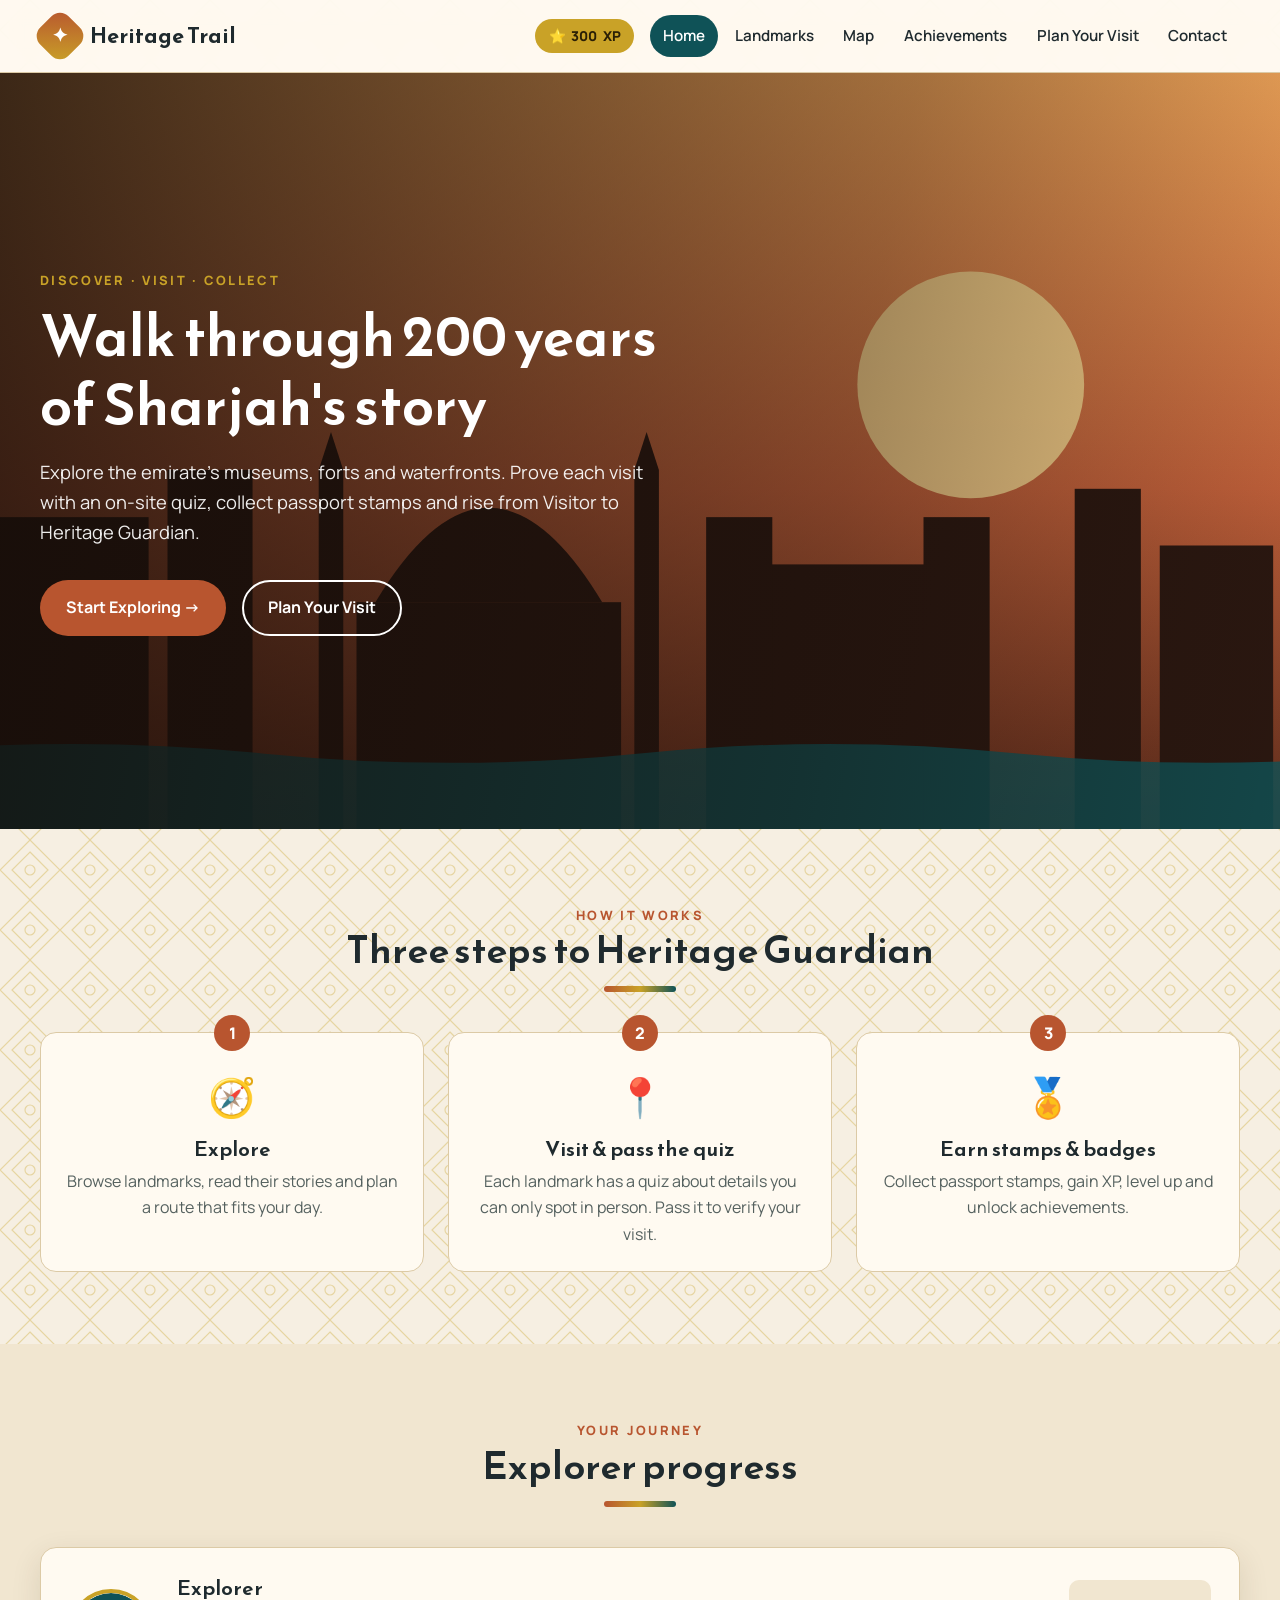
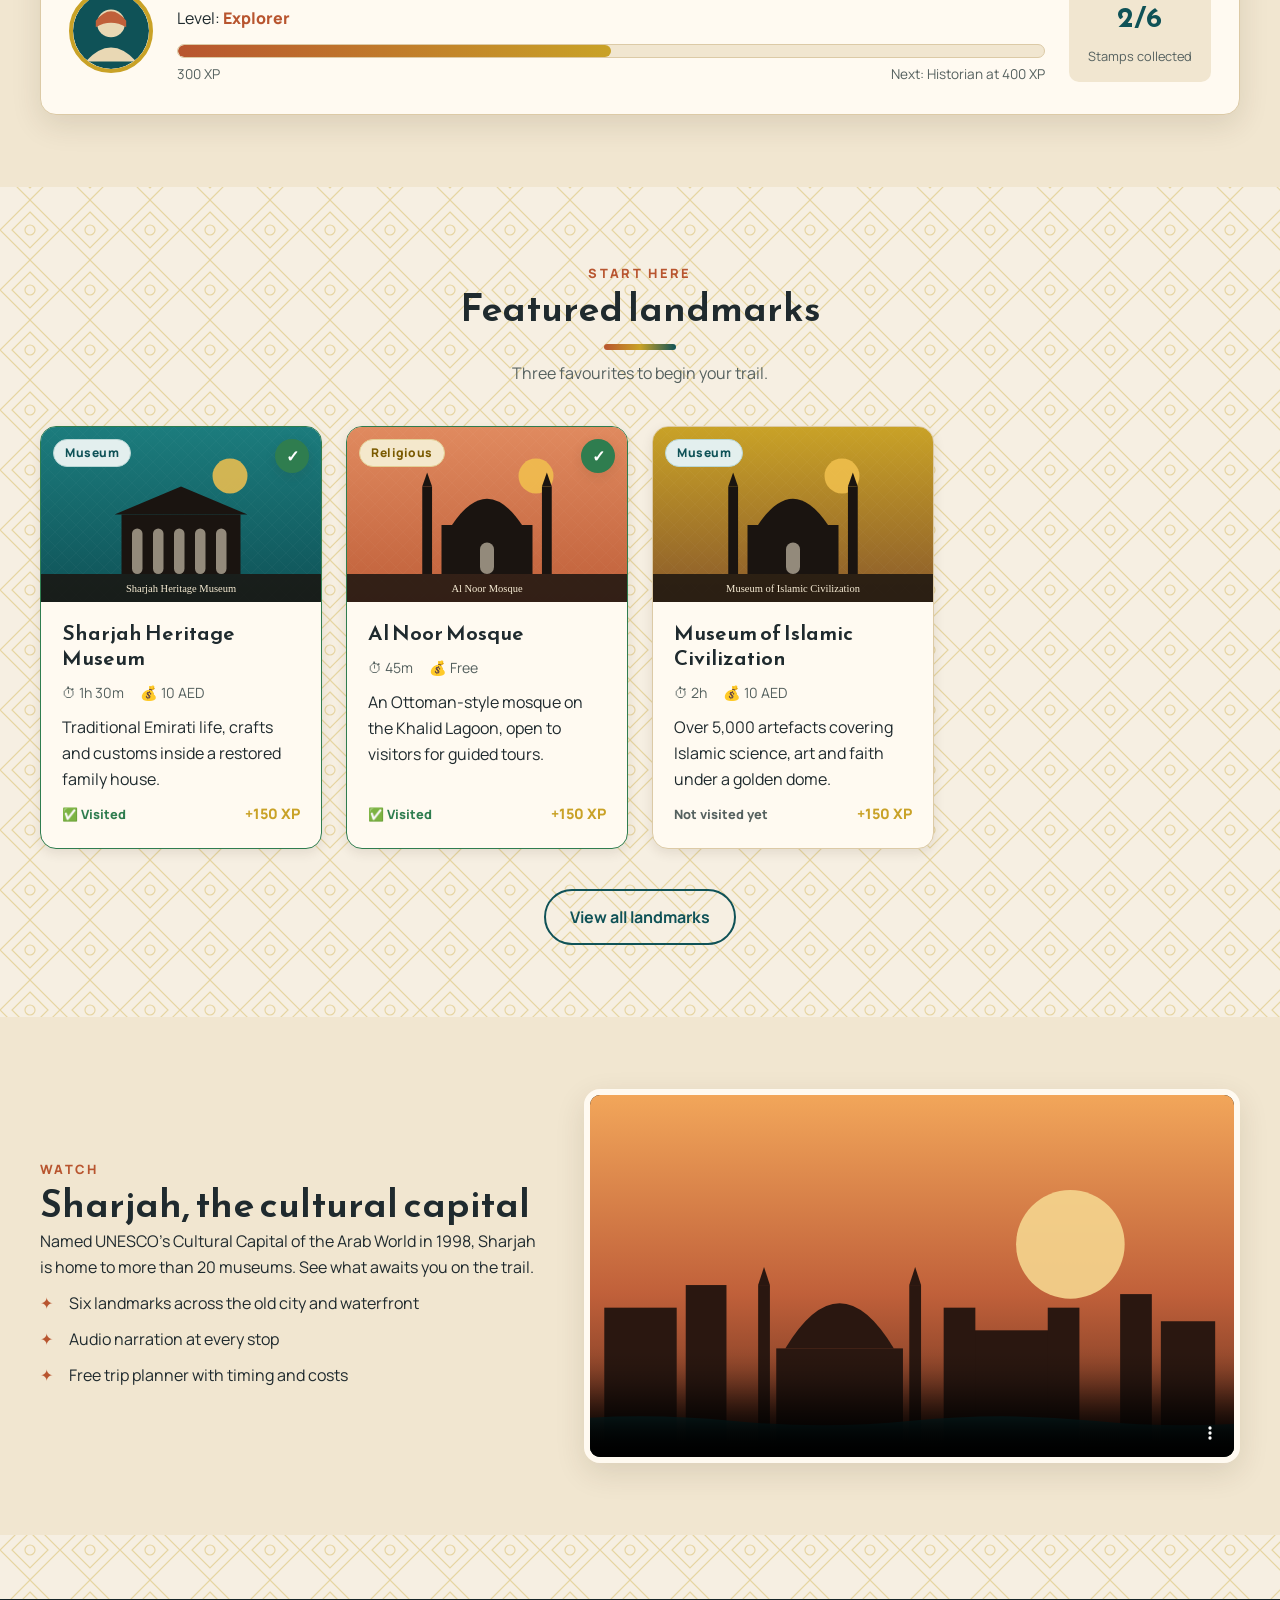
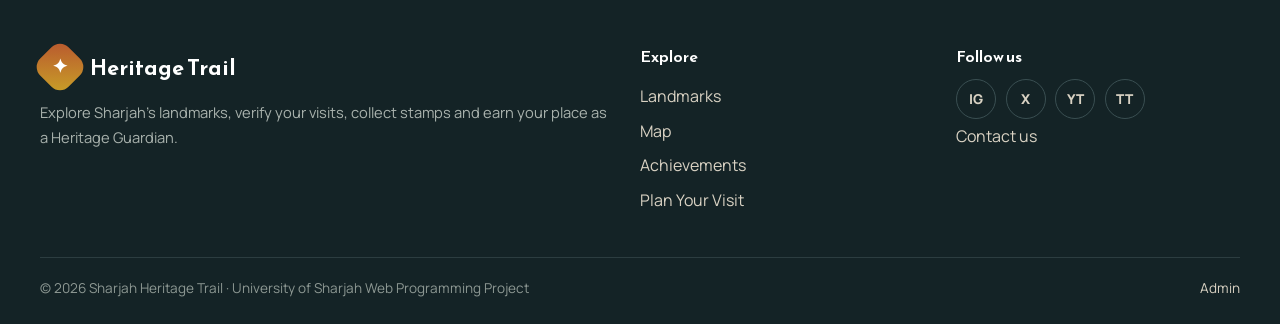
==== index.html @ d17e9ce7 "Phase 1: HTML and CSS for all pages" ====
<!DOCTYPE html>
<html lang="en">
<head>
  <meta charset="UTF-8">
  <meta name="viewport" content="width=device-width, initial-scale=1.0">
  <meta name="description" content="Explore Sharjah's heritage landmarks, verify your visits and earn stamps and badges.">
  <title>Home | Sharjah Heritage Trail</title>
  <link rel="preconnect" href="https://fonts.googleapis.com">
  <link rel="preconnect" href="https://fonts.gstatic.com" crossorigin>
  <link href="https://fonts.googleapis.com/css2?family=Manrope:wght@400;500;600;700;800&family=Reem+Kufi:wght@500;600;700&display=swap" rel="stylesheet">
  <link rel="stylesheet" href="css/style.css">
  <link rel="stylesheet" href="css/print.css" media="print">
</head><body>
  <header class="site-header">
    <div class="container header-inner">
      <a href="index.html" class="logo"><span class="logo-mark"><span>✦</span></span>Heritage Trail</a>
      <span class="xp-pill" id="header-xp" title="Your explorer XP">⭐ <span data-xp>300</span> XP</span>
      <input type="checkbox" id="nav-toggle" class="nav-toggle">
      <label for="nav-toggle" class="nav-toggle-label" aria-label="Open menu"><span></span></label>
      <nav class="main-nav" aria-label="Main navigation">
        <ul>
          <li><a href="index.html" class="active" aria-current="page">Home</a></li>
          <li><a href="landmarks.html">Landmarks</a></li>
          <li><a href="map.html">Map</a></li>
          <li><a href="achievements.html">Achievements</a></li>
          <li><a href="plan.html">Plan Your Visit</a></li>
          <li><a href="contact.html">Contact</a></li>
        </ul>
      </nav>
    </div>
  </header>

  <main>
    <section class="hero">
      <div class="container">
        <div class="hero-content">
          <span class="eyebrow">Discover · Visit · Collect</span>
          <h1>Walk through 200 years of Sharjah's story</h1>
          <p>Explore the emirate's museums, forts and waterfronts. Prove each visit with an on-site quiz, collect passport stamps and rise from Visitor to Heritage Guardian.</p>
          <div class="hero-actions">
            <a href="landmarks.html" class="btn btn-primary">Start Exploring →</a>
            <a href="plan.html" class="btn btn-outline">Plan Your Visit</a>
          </div>
        </div>
      </div>
    </section>

    <section class="section">
      <div class="container">
        <div class="section-head">
          <span class="eyebrow">How it works</span>
          <h2>Three steps to Heritage Guardian</h2>
        </div>
        <ol class="steps">
          <li class="step">
            <div class="step-icon" aria-hidden="true">🧭</div>
            <h3>Explore</h3>
            <p>Browse landmarks, read their stories and plan a route that fits your day.</p>
          </li>
          <li class="step">
            <div class="step-icon" aria-hidden="true">📍</div>
            <h3>Visit &amp; pass the quiz</h3>
            <p>Each landmark has a quiz about details you can only spot in person. Pass it to verify your visit.</p>
          </li>
          <li class="step">
            <div class="step-icon" aria-hidden="true">🏅</div>
            <h3>Earn stamps &amp; badges</h3>
            <p>Collect passport stamps, gain XP, level up and unlock achievements.</p>
          </li>
        </ol>
      </div>
    </section>

    <section class="section section-alt">
      <div class="container">
        <div class="section-head">
          <span class="eyebrow">Your journey</span>
          <h2>Explorer progress</h2>
        </div>
        <article class="progress-card" id="progress-card">
          <img src="img/avatar.svg" alt="Explorer avatar" class="avatar">
          <div class="progress-info">
            <h3 data-explorer-name>Explorer</h3>
            <p>Level: <span class="level-name" data-level>Explorer</span></p>
            <div class="xp-bar" role="progressbar" aria-valuemin="0" aria-valuemax="100" aria-valuenow="50"><div class="xp-bar-fill" style="--progress: 50%"></div></div>
            <div class="xp-meta"><span><span data-xp>300</span> XP</span><span>Next: <span data-next-level>Historian</span> at <span data-next-xp>400</span> XP</span></div>
          </div>
          <div class="stat-box">
            <strong data-stamps>2/6</strong>
            <span>Stamps collected</span>
          </div>
        </article>
      </div>
    </section>

    <section class="section">
      <div class="container">
        <div class="section-head">
          <span class="eyebrow">Start here</span>
          <h2>Featured landmarks</h2>
          <p>Three favourites to begin your trail.</p>
        </div>
        <div class="card-grid" id="featured-grid">
          <article class="landmark-card visited" data-landmark-id="heritage-museum" data-category="Museum">
            <div class="card-media">
              <span class="tag" data-category="Museum">Museum</span>
              <img src="img/heritage-museum-1.svg" alt="Sharjah Heritage Museum" loading="lazy">
            </div>
            <div class="card-body">
              <h3><a href="landmark.html?id=heritage-museum">Sharjah Heritage Museum</a></h3>
              <p class="card-meta"><span>⏱ 1h 30m</span><span>💰 10 AED</span></p>
              <p>Traditional Emirati life, crafts and customs inside a restored family house.</p>
              <div class="card-footer">
                <span class="status visited">✅ Visited</span>
                <span class="card-xp">+150 XP</span>
              </div>
            </div>
          </article>
          <article class="landmark-card visited" data-landmark-id="al-noor" data-category="Religious">
            <div class="card-media">
              <span class="tag" data-category="Religious">Religious</span>
              <img src="img/al-noor-1.svg" alt="Al Noor Mosque" loading="lazy">
            </div>
            <div class="card-body">
              <h3><a href="landmark.html?id=al-noor">Al Noor Mosque</a></h3>
              <p class="card-meta"><span>⏱ 45m</span><span>💰 Free</span></p>
              <p>An Ottoman-style mosque on the Khalid Lagoon, open to visitors for guided tours.</p>
              <div class="card-footer">
                <span class="status visited">✅ Visited</span>
                <span class="card-xp">+150 XP</span>
              </div>
            </div>
          </article>
          <article class="landmark-card" data-landmark-id="islamic-civilization" data-category="Museum">
            <div class="card-media">
              <span class="tag" data-category="Museum">Museum</span>
              <img src="img/islamic-civilization-1.svg" alt="Museum of Islamic Civilization" loading="lazy">
            </div>
            <div class="card-body">
              <h3><a href="landmark.html?id=islamic-civilization">Museum of Islamic Civilization</a></h3>
              <p class="card-meta"><span>⏱ 2h</span><span>💰 10 AED</span></p>
              <p>Over 5,000 artefacts covering Islamic science, art and faith under a golden dome.</p>
              <div class="card-footer">
                <span class="status">Not visited yet</span>
                <span class="card-xp">+150 XP</span>
              </div>
            </div>
          </article>
        </div>
        <div class="section-actions"><a href="landmarks.html" class="btn btn-outline">View all landmarks</a></div>
      </div>
    </section>

    <section class="section section-alt">
      <div class="container video-block">
        <div>
          <span class="eyebrow">Watch</span>
          <h2>Sharjah, the cultural capital</h2>
          <p>Named UNESCO's Cultural Capital of the Arab World in 1998, Sharjah is home to more than 20 museums. See what awaits you on the trail.</p>
          <ul class="check-list">
            <li>Six landmarks across the old city and waterfront</li>
            <li>Audio narration at every stop</li>
            <li>Free trip planner with timing and costs</li>
          </ul>
        </div>
        <div class="video-frame">
          <video controls preload="none" poster="img/hero.svg">
            <source src="media/promo.mp4" type="video/mp4">
            Your browser does not support the video tag.
          </video>
        </div>
      </div>
    </section>
  </main>

  <footer class="site-footer">
    <div class="container">
      <div class="footer-grid">
        <div>
          <a href="index.html" class="logo"><span class="logo-mark"><span>✦</span></span>Heritage Trail</a>
          <p>Explore Sharjah's landmarks, verify your visits, collect stamps and earn your place as a Heritage Guardian.</p>
        </div>
        <div>
          <h4>Explore</h4>
          <ul class="footer-links">
            <li><a href="landmarks.html">Landmarks</a></li>
            <li><a href="map.html">Map</a></li>
            <li><a href="achievements.html">Achievements</a></li>
            <li><a href="plan.html">Plan Your Visit</a></li>
          </ul>
        </div>
        <div>
          <h4>Follow us</h4>
          <div class="social">
            <a href="https://www.instagram.com" aria-label="Instagram" target="_blank" rel="noopener">IG</a>
            <a href="https://x.com" aria-label="X" target="_blank" rel="noopener">X</a>
            <a href="https://www.youtube.com" aria-label="YouTube" target="_blank" rel="noopener">YT</a>
            <a href="https://www.tiktok.com" aria-label="TikTok" target="_blank" rel="noopener">TT</a>
          </div>
          <ul class="footer-links">
            <li><a href="contact.html">Contact us</a></li>
          </ul>
        </div>
      </div>
      <div class="footer-bottom">
        <span>&copy; 2026 Sharjah Heritage Trail &middot; University of Sharjah Web Programming Project</span>
        <a href="admin.html">Admin</a>
      </div>
    </div>
  </footer>

  <div class="toast-container" id="toasts" aria-live="polite"></div>
</body>
</html>
---- css/style.css ----
:root {
  --sand: #f6efe2;
  --sand-deep: #e9d8b4;
  --surface: #fffaf1;
  --surface-alt: #f1e6d0;
  --ink: #1f2a2e;
  --ink-soft: #55615f;
  --teal: #0f5257;
  --teal-light: #1c7c7d;
  --terracotta: #b8552f;
  --terracotta-light: #e08a5f;
  --gold: #c9a227;
  --success: #2f7d4f;
  --danger: #b3261e;
  --warning: #a86b00;
  --border: #dccaa6;
  --shadow: 0 10px 30px rgba(60, 40, 20, 0.12);
  --shadow-sm: 0 4px 12px rgba(60, 40, 20, 0.1);
  --radius: 16px;
  --radius-sm: 10px;
  --font-display: "Reem Kufi", Georgia, serif;
  --font-body: "Manrope", "Segoe UI", sans-serif;
  --max: 1200px;
  --header-h: 72px;
}

@media (prefers-color-scheme: dark) {
  :root {
    --sand: #14191b;
    --sand-deep: #2a2620;
    --surface: #1d2427;
    --surface-alt: #252e31;
    --ink: #f1e9da;
    --ink-soft: #b5ada0;
    --teal: #5bb8b4;
    --teal-light: #7fd0cc;
    --terracotta: #e8875e;
    --terracotta-light: #f2a582;
    --gold: #e2bf4f;
    --success: #6cc08f;
    --danger: #ff8a80;
    --warning: #f0b84a;
    --border: #3a4447;
    --shadow: 0 10px 30px rgba(0, 0, 0, 0.45);
    --shadow-sm: 0 4px 12px rgba(0, 0, 0, 0.35);
  }
}

*,
*::before,
*::after {
  box-sizing: border-box;
  margin: 0;
  padding: 0;
}

html {
  scroll-behavior: smooth;
  scroll-padding-top: calc(var(--header-h) + 16px);
}

body {
  font-family: var(--font-body);
  font-size: 1rem;
  line-height: 1.65;
  color: var(--ink);
  background-color: var(--sand);
  background-image: url("../img/pattern.svg");
  background-size: 60px;
  min-height: 100vh;
  display: flex;
  flex-direction: column;
}

main {
  flex: 1;
}

img,
video,
iframe,
svg {
  display: block;
  max-width: 100%;
}

a {
  color: var(--teal);
  text-decoration-thickness: 2px;
  text-underline-offset: 3px;
}

a:hover {
  color: var(--terracotta);
}

:focus-visible {
  outline: 3px solid var(--gold);
  outline-offset: 3px;
}

::selection {
  background: var(--gold);
  color: #1f2a2e;
}

h1,
h2,
h3,
h4 {
  font-family: var(--font-display);
  line-height: 1.2;
  font-weight: 600;
}

h1 {
  font-size: clamp(2.2rem, 5vw, 3.6rem);
}

h2 {
  font-size: clamp(1.7rem, 3.5vw, 2.4rem);
}

h3 {
  font-size: 1.3rem;
}

ul,
ol {
  list-style: none;
}

.container {
  width: min(100% - 2rem, var(--max));
  margin-inline: auto;
}

.section {
  padding: 4.5rem 0;
}

.section-alt {
  background: var(--surface-alt);
}

.section-head {
  text-align: center;
  margin-bottom: 2.5rem;
}

.section-head p {
  color: var(--ink-soft);
  max-width: 60ch;
  margin: 0.6rem auto 0;
}

.section-head h2::after,
.page-hero h1::after {
  content: "";
  display: block;
  width: 72px;
  height: 6px;
  margin: 0.8rem auto 0;
  background: linear-gradient(90deg, var(--terracotta), var(--gold), var(--teal));
  border-radius: 3px;
}

.eyebrow {
  display: inline-block;
  font-size: 0.8rem;
  font-weight: 800;
  letter-spacing: 0.18em;
  text-transform: uppercase;
  color: var(--terracotta);
}

.hidden {
  display: none !important;
}

.visually-hidden {
  position: absolute;
  width: 1px;
  height: 1px;
  overflow: hidden;
  clip: rect(0 0 0 0);
  white-space: nowrap;
}

/* Header */

.site-header {
  position: sticky;
  top: 0;
  z-index: 100;
  background: color-mix(in srgb, var(--surface) 92%, transparent);
  backdrop-filter: blur(10px);
  border-bottom: 1px solid var(--border);
}

.header-inner {
  height: var(--header-h);
  display: flex;
  align-items: center;
  justify-content: space-between;
  gap: 1rem;
}

.logo {
  display: flex;
  align-items: center;
  gap: 0.6rem;
  font-family: var(--font-display);
  font-size: 1.35rem;
  font-weight: 700;
  color: var(--ink);
  text-decoration: none;
}

.logo-mark {
  width: 40px;
  height: 40px;
  display: grid;
  place-items: center;
  border-radius: 12px;
  background: linear-gradient(135deg, var(--terracotta), var(--gold));
  color: #fff;
  font-size: 1.2rem;
  transform: rotate(45deg);
}

.logo-mark span {
  transform: rotate(-45deg);
}

.logo:hover {
  color: var(--ink);
}

.main-nav ul {
  display: flex;
  align-items: center;
  gap: 0.25rem;
}

.main-nav a {
  display: block;
  padding: 0.5rem 0.8rem;
  border-radius: 999px;
  color: var(--ink);
  font-weight: 600;
  font-size: 0.95rem;
  text-decoration: none;
  transition: background-color 0.2s, color 0.2s;
}

.main-nav a:hover {
  background: var(--surface-alt);
  color: var(--terracotta);
}

.main-nav a.active,
.main-nav a[aria-current="page"] {
  background: var(--teal);
  color: #fff;
}

.header-inner .xp-pill {
  margin-left: auto;
}

.xp-pill {
  display: inline-flex;
  align-items: center;
  gap: 0.35rem;
  padding: 0.35rem 0.85rem;
  border-radius: 999px;
  background: var(--gold);
  color: #2a1f05;
  font-weight: 800;
  font-size: 0.85rem;
  white-space: nowrap;
}

.nav-toggle {
  display: none;
}

.nav-toggle-label {
  display: none;
  cursor: pointer;
  width: 44px;
  height: 44px;
  border-radius: var(--radius-sm);
  place-items: center;
}

.nav-toggle-label span,
.nav-toggle-label span::before,
.nav-toggle-label span::after {
  display: block;
  width: 24px;
  height: 3px;
  background: var(--ink);
  border-radius: 2px;
  position: relative;
  transition: transform 0.3s, background-color 0.3s;
}

.nav-toggle-label span::before,
.nav-toggle-label span::after {
  content: "";
  position: absolute;
}

.nav-toggle-label span::before {
  top: -8px;
}

.nav-toggle-label span::after {
  top: 8px;
}

/* Buttons */

.btn {
  display: inline-flex;
  align-items: center;
  justify-content: center;
  gap: 0.5rem;
  padding: 0.8rem 1.5rem;
  border: 2px solid transparent;
  border-radius: 999px;
  font-family: inherit;
  font-size: 1rem;
  font-weight: 700;
  text-decoration: none;
  cursor: pointer;
  transition: transform 0.2s, box-shadow 0.2s, background-color 0.2s, color 0.2s;
}

.btn:hover {
  transform: translateY(-2px);
  box-shadow: var(--shadow-sm);
}

.btn:active {
  transform: translateY(0);
}

.btn:disabled,
.btn[aria-disabled="true"] {
  opacity: 0.5;
  cursor: not-allowed;
  transform: none;
  box-shadow: none;
}

.btn-primary {
  background: var(--terracotta);
  color: #fff;
}

.btn-primary:hover {
  background: var(--terracotta-light);
  color: #fff;
}

.btn-teal {
  background: var(--teal);
  color: #fff;
}

.btn-teal:hover {
  background: var(--teal-light);
  color: #fff;
}

.btn-outline {
  background: transparent;
  border-color: currentColor;
  color: var(--teal);
}

.btn-outline:hover {
  background: var(--teal);
  border-color: var(--teal);
  color: #fff;
}

.btn-danger {
  background: transparent;
  border-color: var(--danger);
  color: var(--danger);
}

.btn-danger:hover {
  background: var(--danger);
  color: #fff;
}

.btn-sm {
  padding: 0.4rem 0.9rem;
  font-size: 0.85rem;
}

.btn-block {
  width: 100%;
}

/* Hero */

.hero {
  position: relative;
  min-height: calc(92vh - var(--header-h));
  display: grid;
  align-items: center;
  color: #fff;
  background: linear-gradient(100deg, rgba(20, 12, 8, 0.82) 0%, rgba(20, 12, 8, 0.35) 65%, transparent), url("../img/hero.svg") center / cover no-repeat;
  overflow: hidden;
}

.hero-content {
  max-width: 640px;
  padding: 4rem 0;
  animation: rise 0.9s ease-out both;
}

.hero .eyebrow {
  color: var(--gold);
}

.hero h1 {
  margin: 0.6rem 0 1rem;
}

.hero p {
  font-size: 1.15rem;
  opacity: 0.92;
  margin-bottom: 2rem;
}

.hero-actions {
  display: flex;
  flex-wrap: wrap;
  gap: 1rem;
}

.hero .btn-outline {
  color: #fff;
}

.hero .btn-outline:hover {
  background: #fff;
  border-color: #fff;
  color: var(--ink);
}

.page-hero {
  padding: 3.5rem 0 3rem;
  text-align: center;
  background: linear-gradient(180deg, var(--surface-alt), transparent);
}

.page-hero p {
  color: var(--ink-soft);
  max-width: 62ch;
  margin: 0.9rem auto 0;
}

@keyframes rise {
  from {
    opacity: 0;
    transform: translateY(24px);
  }
  to {
    opacity: 1;
    transform: translateY(0);
  }
}

/* How it works */

.steps {
  display: grid;
  grid-template-columns: repeat(3, 1fr);
  gap: 1.5rem;
  counter-reset: step;
}

.step {
  position: relative;
  padding: 2rem 1.5rem 1.5rem;
  background: var(--surface);
  border: 1px solid var(--border);
  border-radius: var(--radius);
  text-align: center;
  counter-increment: step;
}

.step::before {
  content: counter(step);
  position: absolute;
  top: -18px;
  left: 50%;
  transform: translateX(-50%);
  width: 36px;
  height: 36px;
  display: grid;
  place-items: center;
  border-radius: 50%;
  background: var(--terracotta);
  color: #fff;
  font-weight: 800;
}

.step-icon {
  font-size: 2.4rem;
  margin-bottom: 0.5rem;
}

.step p {
  color: var(--ink-soft);
  margin-top: 0.4rem;
}

/* Explorer progress card */

.progress-card {
  display: grid;
  grid-template-columns: auto 1fr auto;
  align-items: center;
  gap: 1.5rem;
  padding: 1.75rem;
  background: var(--surface);
  border: 1px solid var(--border);
  border-radius: var(--radius);
  box-shadow: var(--shadow);
}

.avatar {
  width: 84px;
  height: 84px;
  border-radius: 50%;
  border: 4px solid var(--gold);
}

.progress-info h3 {
  margin-bottom: 0.2rem;
}

.level-name {
  color: var(--terracotta);
  font-weight: 800;
}

.xp-bar {
  height: 14px;
  margin: 0.8rem 0 0.35rem;
  background: var(--surface-alt);
  border-radius: 999px;
  overflow: hidden;
  border: 1px solid var(--border);
}

.xp-bar-fill {
  height: 100%;
  width: var(--progress, 0%);
  background: linear-gradient(90deg, var(--terracotta), var(--gold));
  border-radius: inherit;
  transition: width 0.8s ease;
}

.xp-meta {
  display: flex;
  justify-content: space-between;
  font-size: 0.85rem;
  color: var(--ink-soft);
}

.stat-box {
  text-align: center;
  padding: 0.9rem 1.2rem;
  border-radius: var(--radius-sm);
  background: var(--surface-alt);
}

.stat-box strong {
  display: block;
  font-family: var(--font-display);
  font-size: 1.8rem;
  color: var(--teal);
}

.stat-box span {
  font-size: 0.8rem;
  color: var(--ink-soft);
}

/* Cards */

.card-grid {
  display: grid;
  grid-template-columns: repeat(auto-fill, minmax(280px, 1fr));
  gap: 1.5rem;
}

.landmark-card {
  position: relative;
  display: flex;
  flex-direction: column;
  background: var(--surface);
  border: 1px solid var(--border);
  border-radius: var(--radius);
  overflow: hidden;
  box-shadow: var(--shadow-sm);
  transition: transform 0.3s, box-shadow 0.3s;
}

.landmark-card:hover {
  transform: translateY(-6px);
  box-shadow: var(--shadow);
}

.landmark-card .card-media {
  aspect-ratio: 8 / 5;
  overflow: hidden;
}

.landmark-card .card-media img {
  width: 100%;
  height: 100%;
  object-fit: cover;
  transition: transform 0.5s;
}

.landmark-card:hover .card-media img {
  transform: scale(1.06);
}

.card-body {
  flex: 1;
  display: flex;
  flex-direction: column;
  gap: 0.6rem;
  padding: 1.2rem 1.3rem 1.4rem;
}

.card-body h3 a {
  color: var(--ink);
  text-decoration: none;
}

.card-body h3 a::after {
  content: "";
  position: absolute;
  inset: 0;
}

.card-body h3 a:hover {
  color: var(--terracotta);
}

.card-meta {
  display: flex;
  flex-wrap: wrap;
  gap: 0.4rem 1rem;
  font-size: 0.88rem;
  color: var(--ink-soft);
}

.card-footer {
  margin-top: auto;
  display: flex;
  align-items: center;
  justify-content: space-between;
  gap: 0.5rem;
}

.card-xp {
  font-weight: 800;
  color: var(--gold);
  font-size: 0.9rem;
}

.tag {
  display: inline-block;
  padding: 0.2rem 0.7rem;
  border-radius: 999px;
  font-size: 0.75rem;
  font-weight: 800;
  letter-spacing: 0.04em;
  background: var(--surface-alt);
  color: var(--ink-soft);
  border: 1px solid var(--border);
}

.tag[data-category="Museum"] {
  background: #e3efee;
  color: #0f5257;
  border-color: #b9d7d5;
}

.tag[data-category="Religious"] {
  background: #f4e8cc;
  color: #7a5a00;
  border-color: #e3cf96;
}

.tag[data-category="Historic"] {
  background: #f6e1d6;
  color: #8a3a1a;
  border-color: #e8bea8;
}

.tag[data-category="Outdoor"] {
  background: #e2efe5;
  color: #2f6b41;
  border-color: #b9d8c1;
}

.card-media .tag {
  position: absolute;
  top: 12px;
  left: 12px;
  z-index: 1;
}

.status {
  font-size: 0.8rem;
  font-weight: 800;
  color: var(--ink-soft);
}

.status.visited,
.landmark-card.visited .status {
  color: var(--success);
}

.landmark-card.visited {
  border-color: var(--success);
}

.landmark-card.visited::before {
  content: "✓";
  position: absolute;
  top: 12px;
  right: 12px;
  z-index: 1;
  width: 34px;
  height: 34px;
  display: grid;
  place-items: center;
  border-radius: 50%;
  background: var(--success);
  color: #fff;
  font-weight: 800;
  box-shadow: var(--shadow-sm);
}

/* Toolbar: filters and search */

.toolbar {
  display: flex;
  flex-wrap: wrap;
  align-items: center;
  justify-content: space-between;
  gap: 1rem;
  margin-bottom: 2rem;
}

.filter-group {
  display: flex;
  flex-wrap: wrap;
  gap: 0.5rem;
}

.filter-btn {
  padding: 0.5rem 1.1rem;
  border: 1px solid var(--border);
  border-radius: 999px;
  background: var(--surface);
  color: var(--ink);
  font-family: inherit;
  font-weight: 700;
  font-size: 0.9rem;
  cursor: pointer;
  transition: background-color 0.2s, color 0.2s, border-color 0.2s;
}

.filter-btn:hover {
  border-color: var(--teal);
  color: var(--teal);
}

.filter-btn.active {
  background: var(--teal);
  border-color: var(--teal);
  color: #fff;
}

.search-box {
  position: relative;
  flex: 0 1 300px;
}

.search-box::before {
  content: "⌕";
  position: absolute;
  left: 14px;
  top: 50%;
  transform: translateY(-50%);
  font-size: 1.2rem;
  color: var(--ink-soft);
}

.search-box input {
  padding-left: 2.4rem;
  border-radius: 999px;
}

.empty-state {
  padding: 3rem 1rem;
  text-align: center;
  color: var(--ink-soft);
  border: 2px dashed var(--border);
  border-radius: var(--radius);
}

/* Forms */

.form-grid {
  display: grid;
  grid-template-columns: repeat(2, 1fr);
  gap: 1.1rem 1.25rem;
}

.form-grid .full {
  grid-column: 1 / -1;
}

.field {
  display: flex;
  flex-direction: column;
  gap: 0.35rem;
}

label,
.label {
  font-weight: 700;
  font-size: 0.92rem;
}

.required::after {
  content: " *";
  color: var(--danger);
}

input,
select,
textarea {
  width: 100%;
  padding: 0.75rem 0.95rem;
  border: 1.5px solid var(--border);
  border-radius: var(--radius-sm);
  background: var(--surface);
  color: var(--ink);
  font-family: inherit;
  font-size: 1rem;
  transition: border-color 0.2s, box-shadow 0.2s;
}

textarea {
  resize: vertical;
  min-height: 130px;
}

input::placeholder,
textarea::placeholder {
  color: var(--ink-soft);
  opacity: 0.7;
}

input:focus,
select:focus,
textarea:focus {
  outline: none;
  border-color: var(--teal);
  box-shadow: 0 0 0 4px color-mix(in srgb, var(--teal) 20%, transparent);
}

input:user-invalid,
select:user-invalid,
textarea:user-invalid,
.field.error input,
.field.error select,
.field.error textarea {
  border-color: var(--danger);
  background: color-mix(in srgb, var(--danger) 6%, var(--surface));
}

input:user-valid:not([type="radio"]):not([type="checkbox"]):not([type="search"]),
textarea:user-valid,
select:user-valid {
  border-color: var(--success);
}

.field-error {
  display: none;
  font-size: 0.82rem;
  font-weight: 600;
  color: var(--danger);
}

.field-error::before {
  content: "⚠ ";
}

input:user-invalid ~ .field-error,
select:user-invalid ~ .field-error,
textarea:user-invalid ~ .field-error,
.field.error .field-error {
  display: block;
}

.hint {
  font-size: 0.8rem;
  color: var(--ink-soft);
}

fieldset {
  border: 1px solid var(--border);
  border-radius: var(--radius);
  padding: 1.25rem 1.4rem 1.4rem;
  background: var(--surface);
}

legend {
  padding: 0 0.5rem;
  font-family: var(--font-display);
  font-size: 1.1rem;
  font-weight: 600;
}

.checkbox-row {
  display: flex;
  flex-wrap: wrap;
  gap: 0.5rem;
}

.chip-check {
  position: relative;
}

.chip-check input {
  position: absolute;
  opacity: 0;
  width: 1px;
  height: 1px;
}

.chip-check span {
  display: inline-block;
  padding: 0.4rem 0.9rem;
  border: 1.5px solid var(--border);
  border-radius: 999px;
  font-weight: 700;
  font-size: 0.85rem;
  cursor: pointer;
  transition: all 0.2s;
}

.chip-check input:checked + span {
  background: var(--terracotta);
  border-color: var(--terracotta);
  color: #fff;
}

.chip-check input:focus-visible + span {
  outline: 3px solid var(--gold);
  outline-offset: 2px;
}

.alert {
  padding: 1rem 1.2rem;
  border-radius: var(--radius-sm);
  border-left: 5px solid;
  font-weight: 600;
}

.alert-success {
  background: color-mix(in srgb, var(--success) 12%, var(--surface));
  border-color: var(--success);
  color: var(--success);
}

.alert-error {
  background: color-mix(in srgb, var(--danger) 10%, var(--surface));
  border-color: var(--danger);
  color: var(--danger);
}

.alert-warning {
  background: color-mix(in srgb, var(--warning) 12%, var(--surface));
  border-color: var(--warning);
  color: var(--warning);
}

/* Landmark detail */

.breadcrumb {
  display: flex;
  flex-wrap: wrap;
  gap: 0.4rem;
  font-size: 0.88rem;
  color: var(--ink-soft);
  padding-top: 1.5rem;
}

.breadcrumb li + li::before {
  content: "›";
  margin-right: 0.4rem;
}

.detail-header {
  display: flex;
  flex-wrap: wrap;
  align-items: end;
  justify-content: space-between;
  gap: 1rem;
  padding: 1rem 0 1.75rem;
}

.detail-header h1 {
  margin-top: 0.4rem;
}

.gallery {
  display: grid;
  grid-template-columns: 2fr 1fr;
  grid-template-rows: repeat(2, 1fr);
  grid-template-areas:
    "main side1"
    "main side2";
  gap: 1rem;
  height: 460px;
}

.gallery figure {
  position: relative;
  border-radius: var(--radius);
  overflow: hidden;
}

.gallery figure:nth-child(1) {
  grid-area: main;
}

.gallery figure:nth-child(2) {
  grid-area: side1;
}

.gallery figure:nth-child(3) {
  grid-area: side2;
}

.gallery img {
  width: 100%;
  height: 100%;
  object-fit: cover;
  transition: transform 0.5s, filter 0.5s;
}

.gallery figure:hover img {
  transform: scale(1.04);
  filter: saturate(1.2);
}

.gallery figcaption {
  position: absolute;
  inset: auto 0 0 0;
  padding: 0.6rem 0.9rem;
  font-size: 0.85rem;
  color: #fff;
  background: linear-gradient(transparent, rgba(0, 0, 0, 0.7));
}

.detail-layout {
  display: grid;
  grid-template-columns: 1fr 340px;
  gap: 2.5rem;
  padding: 2.5rem 0;
}

.prose p + p {
  margin-top: 1rem;
}

.prose h2 {
  margin: 2rem 0 1rem;
}

.prose h2:first-child {
  margin-top: 0;
}

.float-figure {
  float: right;
  width: 42%;
  margin: 0.3rem 0 1rem 1.5rem;
  border-radius: var(--radius-sm);
  overflow: hidden;
  shape-outside: margin-box;
}

.float-figure figcaption {
  font-size: 0.8rem;
  color: var(--ink-soft);
  padding: 0.4rem 0;
}

.clearfix::after {
  content: "";
  display: table;
  clear: both;
}

.info-panel {
  position: sticky;
  top: calc(var(--header-h) + 1.5rem);
  align-self: start;
  display: flex;
  flex-direction: column;
  gap: 1.25rem;
}

.panel {
  padding: 1.4rem;
  background: var(--surface);
  border: 1px solid var(--border);
  border-radius: var(--radius);
  box-shadow: var(--shadow-sm);
}

.panel h3 {
  margin-bottom: 0.9rem;
}

.info-table {
  width: 100%;
  border-collapse: collapse;
  font-size: 0.92rem;
}

.info-table th,
.info-table td {
  padding: 0.6rem 0.2rem;
  text-align: left;
  vertical-align: top;
  border-bottom: 1px dashed var(--border);
}

.info-table th {
  color: var(--ink-soft);
  font-weight: 700;
  width: 42%;
}

.info-table tr:last-child th,
.info-table tr:last-child td {
  border-bottom: none;
}

audio {
  width: 100%;
}

/* Quiz */

.quiz {
  margin-top: 2rem;
  padding: 2rem;
  border-radius: var(--radius);
  background: linear-gradient(135deg, var(--teal), #0a3a3e);
  color: #fff;
  position: relative;
  overflow: hidden;
}

.quiz::before {
  content: "";
  position: absolute;
  inset: 0;
  background: url("../img/pattern.svg");
  background-size: 50px;
  opacity: 0.6;
  pointer-events: none;
}

.quiz > * {
  position: relative;
}

.quiz-head {
  display: flex;
  flex-wrap: wrap;
  align-items: center;
  justify-content: space-between;
  gap: 1rem;
  margin-bottom: 1.5rem;
}

.quiz-head p {
  opacity: 0.85;
}

.quiz form {
  display: flex;
  flex-direction: column;
  gap: 1rem;
}

.quiz fieldset {
  background: rgba(255, 255, 255, 0.08);
  border-color: rgba(255, 255, 255, 0.25);
  color: #fff;
}

.quiz legend {
  font-family: var(--font-body);
  font-size: 1rem;
  font-weight: 700;
}

.quiz-options {
  display: grid;
  gap: 0.5rem;
  margin-top: 0.4rem;
}

.quiz-option {
  display: flex;
  align-items: center;
  gap: 0.7rem;
  padding: 0.7rem 0.9rem;
  border: 1.5px solid rgba(255, 255, 255, 0.25);
  border-radius: var(--radius-sm);
  font-weight: 500;
  cursor: pointer;
  transition: background-color 0.2s, border-color 0.2s;
}

.quiz-option:hover {
  background: rgba(255, 255, 255, 0.1);
}

.quiz-option:has(input:checked) {
  border-color: var(--gold);
  background: rgba(201, 162, 39, 0.2);
}

.quiz-option input {
  width: 18px;
  height: 18px;
  accent-color: var(--gold);
}

.quiz-option.correct {
  border-color: #6cc08f;
  background: rgba(108, 192, 143, 0.25);
}

.quiz-option.wrong {
  border-color: #ff8a80;
  background: rgba(255, 138, 128, 0.2);
  animation: shake 0.4s;
}

.quiz-result {
  display: flex;
  align-items: center;
  gap: 1rem;
  padding: 1rem 1.2rem;
  border-radius: var(--radius-sm);
  font-weight: 700;
}

.quiz-result.pass {
  background: #e2f3e8;
  color: #1d5a35;
}

.quiz-result.fail {
  background: #fde4e1;
  color: #8c1d16;
}

.quiz-result .icon {
  font-size: 1.8rem;
}

@keyframes shake {
  0%,
  100% {
    transform: translateX(0);
  }
  25% {
    transform: translateX(-6px);
  }
  75% {
    transform: translateX(6px);
  }
}

/* Stamp */

.stamp {
  --stamp-color: var(--terracotta);
  position: relative;
  width: 130px;
  aspect-ratio: 1;
  margin-inline: auto;
  display: grid;
  place-items: center;
  text-align: center;
  border: 4px double var(--stamp-color);
  border-radius: 50%;
  color: var(--stamp-color);
  font-family: var(--font-display);
  font-size: 0.8rem;
  line-height: 1.2;
  padding: 1rem;
  transform: rotate(-12deg);
  transition: filter 0.4s, opacity 0.4s;
}

.stamp::before {
  content: "";
  position: absolute;
  inset: 8px;
  border: 1.5px dashed var(--stamp-color);
  border-radius: 50%;
}

.stamp-icon {
  display: block;
  font-size: 1.8rem;
}

.stamp.locked {
  --stamp-color: var(--ink-soft);
  filter: grayscale(1);
  opacity: 0.4;
}

.stamp.unlocked {
  animation: stamp-in 0.6s cubic-bezier(0.2, 1.6, 0.4, 1) both;
}

@keyframes stamp-in {
  from {
    transform: rotate(-12deg) scale(2.2);
    opacity: 0;
  }
  to {
    transform: rotate(-12deg) scale(1);
    opacity: 1;
  }
}

.pager {
  display: flex;
  justify-content: space-between;
  gap: 1rem;
  padding: 1.5rem 0 3rem;
  border-top: 1px solid var(--border);
}

.pager a {
  display: flex;
  flex-direction: column;
  padding: 0.8rem 1.2rem;
  border-radius: var(--radius-sm);
  text-decoration: none;
  font-weight: 700;
  color: var(--ink);
  background: var(--surface);
  border: 1px solid var(--border);
  transition: border-color 0.2s;
}

.pager a:hover {
  border-color: var(--terracotta);
}

.pager a span {
  font-size: 0.8rem;
  color: var(--ink-soft);
  font-weight: 600;
}

.pager a:last-child {
  text-align: right;
}

/* Map */

.map-wrap {
  display: grid;
  grid-template-columns: 1fr 260px;
  gap: 1.5rem;
  align-items: start;
}

.map {
  position: relative;
  border-radius: var(--radius);
  overflow: hidden;
  border: 1px solid var(--border);
  box-shadow: var(--shadow);
  aspect-ratio: 1000 / 650;
  background: var(--sand-deep);
}

.map > img {
  width: 100%;
  height: 100%;
  object-fit: cover;
}

.pin {
  position: absolute;
  left: var(--x);
  top: var(--y);
  z-index: 2;
  width: 36px;
  height: 36px;
  transform: translate(-50%, -100%);
  display: grid;
  place-items: center;
  text-decoration: none;
}

.pin::before {
  content: "";
  position: absolute;
  inset: 0;
  background: var(--ink-soft);
  border-radius: 50% 50% 50% 0;
  transform: rotate(-45deg);
  border: 3px solid #fff;
  box-shadow: var(--shadow-sm);
  transition: transform 0.2s, background-color 0.2s;
}

.pin span {
  position: relative;
  color: #fff;
  font-weight: 800;
  font-size: 0.85rem;
}

.pin.visited::before {
  background: var(--terracotta);
}

.pin:hover::before,
.pin:focus-visible::before {
  transform: rotate(-45deg) scale(1.2);
}

.pin.visited::after {
  content: "";
  position: absolute;
  bottom: -6px;
  width: 18px;
  height: 18px;
  border-radius: 50%;
  border: 2px solid var(--terracotta);
  animation: ping 1.8s infinite;
}

@keyframes ping {
  from {
    transform: scale(0.6);
    opacity: 1;
  }
  to {
    transform: scale(2.4);
    opacity: 0;
  }
}

.map-popup {
  display: none;
  position: absolute;
  left: 50%;
  top: 1rem;
  z-index: 5;
  width: min(320px, 90%);
  max-height: calc(100% - 2rem);
  overflow-y: auto;
  transform: translateX(-50%);
  scroll-margin-top: calc(var(--header-h) + 2rem);
  background: var(--surface);
  border-radius: var(--radius);
  box-shadow: 0 20px 50px rgba(0, 0, 0, 0.35);
  overflow: hidden;
}

.map-popup:target,
.map-popup.open {
  display: block;
  animation: pop 0.35s ease-out;
}

.map-popup img {
  width: 100%;
  aspect-ratio: 16 / 9;
  object-fit: cover;
}

.map-popup .popup-body {
  padding: 1rem 1.2rem 1.2rem;
  display: flex;
  flex-direction: column;
  gap: 0.5rem;
}

.map-popup .popup-body p {
  font-size: 0.9rem;
  color: var(--ink-soft);
}

.popup-close {
  position: absolute;
  top: 10px;
  right: 10px;
  width: 34px;
  height: 34px;
  display: grid;
  place-items: center;
  border-radius: 50%;
  background: rgba(0, 0, 0, 0.6);
  color: #fff;
  text-decoration: none;
  font-size: 1.1rem;
}

.popup-close:hover {
  color: #fff;
  background: var(--terracotta);
}

.legend li {
  display: flex;
  align-items: center;
  gap: 0.6rem;
  padding: 0.35rem 0;
  font-size: 0.92rem;
}

.legend-dot {
  width: 16px;
  height: 16px;
  border-radius: 50%;
  border: 2px solid #fff;
  box-shadow: 0 0 0 1px var(--border);
  flex-shrink: 0;
}

.legend-dot.visited {
  background: var(--terracotta);
}

.legend-dot.unvisited {
  background: var(--ink-soft);
}

.map-list li a {
  display: flex;
  justify-content: space-between;
  gap: 0.5rem;
  padding: 0.5rem 0;
  border-bottom: 1px dashed var(--border);
  text-decoration: none;
  color: var(--ink);
  font-size: 0.92rem;
}

.map-list li a:hover {
  color: var(--terracotta);
}

@keyframes pop {
  from {
    opacity: 0;
    transform: translate(-50%, 12px) scale(0.95);
  }
  to {
    opacity: 1;
    transform: translate(-50%, 0) scale(1);
  }
}

/* Achievements */

.profile {
  display: grid;
  grid-template-columns: auto 1fr;
  gap: 2rem;
  align-items: center;
  padding: 2rem;
  background: linear-gradient(135deg, var(--teal), #0a3a3e);
  color: #fff;
  border-radius: var(--radius);
  box-shadow: var(--shadow);
}

.profile .avatar {
  width: 120px;
  height: 120px;
}

.profile .xp-bar {
  background: rgba(255, 255, 255, 0.15);
  border-color: rgba(255, 255, 255, 0.25);
}

.profile .xp-meta {
  color: rgba(255, 255, 255, 0.8);
}

.profile .level-name {
  color: var(--gold);
}

.name-row {
  display: flex;
  flex-wrap: wrap;
  align-items: center;
  gap: 0.8rem;
}

.name-row .btn-outline {
  color: #fff;
}

.name-row .btn-outline:hover {
  background: #fff;
  color: var(--teal);
  border-color: #fff;
}

.level-ladder {
  display: grid;
  grid-template-columns: repeat(4, 1fr);
  gap: 0.6rem;
  margin-top: 1.4rem;
}

.level-ladder li {
  padding: 0.6rem;
  border-radius: var(--radius-sm);
  background: rgba(255, 255, 255, 0.08);
  border: 1px solid rgba(255, 255, 255, 0.15);
  text-align: center;
  font-size: 0.85rem;
}

.level-ladder li strong {
  display: block;
  font-size: 0.95rem;
}

.level-ladder li.reached {
  background: rgba(201, 162, 39, 0.3);
  border-color: var(--gold);
}

.level-ladder li.current {
  background: var(--gold);
  color: #2a1f05;
  border-color: var(--gold);
}

.passport {
  display: grid;
  grid-template-columns: repeat(auto-fill, minmax(170px, 1fr));
  gap: 1.5rem;
  padding: 2rem;
  background: var(--surface);
  border: 1px solid var(--border);
  border-radius: var(--radius);
  background-image: repeating-linear-gradient(0deg, transparent 0 31px, color-mix(in srgb, var(--border) 50%, transparent) 31px 32px);
}

.passport-item {
  text-align: center;
}

.passport-item p {
  margin-top: 0.8rem;
  font-weight: 700;
  font-size: 0.9rem;
}

.badge-grid {
  display: grid;
  grid-template-columns: repeat(auto-fill, minmax(220px, 1fr));
  gap: 1.25rem;
}

.badge {
  position: relative;
  padding: 1.6rem 1.2rem;
  text-align: center;
  background: var(--surface);
  border: 1px solid var(--border);
  border-radius: var(--radius);
  transition: transform 0.3s;
}

.badge:hover {
  transform: translateY(-4px);
}

.badge-icon {
  width: 84px;
  height: 84px;
  margin: 0 auto 0.9rem;
  display: grid;
  place-items: center;
  font-size: 2.4rem;
  border-radius: 50%;
  background: radial-gradient(circle at 30% 30%, #f6d58e, var(--gold));
  box-shadow: 0 0 0 5px color-mix(in srgb, var(--gold) 30%, transparent);
}

.badge h3 {
  font-size: 1.1rem;
}

.badge p {
  font-size: 0.88rem;
  color: var(--ink-soft);
  margin-top: 0.3rem;
}

.badge .badge-hint {
  display: none;
}

.badge.locked .badge-icon {
  filter: grayscale(1) brightness(0.6);
  opacity: 0.45;
  box-shadow: none;
}

.badge.locked .badge-desc {
  display: none;
}

.badge.locked .badge-hint {
  display: block;
}

.badge.locked::after {
  content: "🔒";
  position: absolute;
  top: 12px;
  right: 12px;
  font-size: 1rem;
}

.badge.unlocked {
  border-color: var(--gold);
}

.badge.just-unlocked {
  animation: glow 1.4s ease-in-out 2;
}

.badge.just-unlocked .badge-icon {
  animation: pop-in 0.6s cubic-bezier(0.2, 1.6, 0.4, 1);
}

@keyframes glow {
  0%,
  100% {
    box-shadow: 0 0 0 0 transparent;
  }
  50% {
    box-shadow: 0 0 28px 6px color-mix(in srgb, var(--gold) 60%, transparent);
  }
}

@keyframes pop-in {
  from {
    transform: scale(0.3);
  }
  to {
    transform: scale(1);
  }
}

.section-actions {
  display: flex;
  justify-content: center;
  margin-top: 2.5rem;
}

/* Plan your visit */

.stepper {
  display: flex;
  justify-content: center;
  gap: 0.5rem;
  margin-bottom: 2.5rem;
  counter-reset: stepper;
}

.stepper li {
  display: flex;
  align-items: center;
  gap: 0.6rem;
  font-weight: 700;
  color: var(--ink-soft);
  counter-increment: stepper;
}

.stepper li::before {
  content: counter(stepper);
  width: 34px;
  height: 34px;
  display: grid;
  place-items: center;
  border-radius: 50%;
  border: 2px solid var(--border);
  background: var(--surface);
}

.stepper li:not(:last-child)::after {
  content: "";
  width: 48px;
  height: 2px;
  background: var(--border);
}

.stepper li.done::before {
  content: "✓";
  background: var(--success);
  border-color: var(--success);
  color: #fff;
}

.stepper li.active {
  color: var(--ink);
}

.stepper li.active::before {
  background: var(--terracotta);
  border-color: var(--terracotta);
  color: #fff;
}

.plan-layout {
  display: grid;
  grid-template-columns: 1fr 380px;
  grid-template-areas: "form summary";
  gap: 2rem;
  align-items: start;
}

.plan-form {
  grid-area: form;
  display: flex;
  flex-direction: column;
  gap: 1.75rem;
}

.trip-summary {
  grid-area: summary;
  position: sticky;
  top: calc(var(--header-h) + 1.5rem);
}

.pick-grid {
  display: grid;
  grid-template-columns: repeat(auto-fill, minmax(200px, 1fr));
  gap: 1rem;
  margin-top: 1rem;
}

.pick-card {
  position: relative;
  display: flex;
  flex-direction: column;
  border: 2px solid var(--border);
  border-radius: var(--radius-sm);
  overflow: hidden;
  background: var(--surface);
  transition: border-color 0.2s, transform 0.2s;
}

.pick-card:hover {
  transform: translateY(-3px);
}

.pick-card img {
  aspect-ratio: 16 / 9;
  width: 100%;
  object-fit: cover;
}

.pick-card .pick-body {
  flex: 1;
  display: flex;
  flex-direction: column;
  gap: 0.35rem;
  padding: 0.8rem 0.9rem 0.9rem;
}

.pick-card h4 {
  font-size: 1rem;
}

.pick-card .card-meta {
  font-size: 0.8rem;
}

.pick-card .btn {
  margin-top: auto;
}

.pick-card.selected {
  border-color: var(--terracotta);
  box-shadow: 0 0 0 4px color-mix(in srgb, var(--terracotta) 18%, transparent);
}

.pick-card.selected::after {
  content: "✓ Added";
  position: absolute;
  top: 8px;
  right: 8px;
  padding: 0.15rem 0.6rem;
  border-radius: 999px;
  background: var(--terracotta);
  color: #fff;
  font-size: 0.75rem;
  font-weight: 800;
}

.pick-card .visited-tag {
  position: absolute;
  top: 8px;
  left: 8px;
  padding: 0.15rem 0.6rem;
  border-radius: 999px;
  background: var(--success);
  color: #fff;
  font-size: 0.75rem;
  font-weight: 800;
}

.counter-row {
  display: flex;
  flex-wrap: wrap;
  gap: 1.5rem;
}

.counter {
  display: inline-flex;
  align-items: center;
  border: 1.5px solid var(--border);
  border-radius: 999px;
  overflow: hidden;
  background: var(--surface);
}

.counter button {
  width: 42px;
  height: 42px;
  border: none;
  background: var(--surface-alt);
  color: var(--ink);
  font-size: 1.2rem;
  font-weight: 800;
  cursor: pointer;
  transition: background-color 0.2s;
}

.counter button:hover {
  background: var(--teal);
  color: #fff;
}

.counter input {
  width: 60px;
  border: none;
  border-radius: 0;
  text-align: center;
  font-weight: 800;
  padding: 0.5rem 0;
  -moz-appearance: textfield;
}

.counter input::-webkit-inner-spin-button,
.counter input::-webkit-outer-spin-button {
  -webkit-appearance: none;
}

.counter input:focus {
  box-shadow: none;
}

.summary-head {
  padding: 1.3rem 1.4rem;
  background: linear-gradient(135deg, var(--terracotta), #8a3a1a);
  color: #fff;
  border-radius: var(--radius) var(--radius) 0 0;
}

.summary-head p {
  font-size: 0.9rem;
  opacity: 0.9;
}

.summary-body {
  padding: 1.3rem 1.4rem;
  background: var(--surface);
  border: 1px solid var(--border);
  border-top: none;
  border-radius: 0 0 var(--radius) var(--radius);
  box-shadow: var(--shadow);
  display: flex;
  flex-direction: column;
  gap: 1.1rem;
}

.trip-when {
  display: flex;
  gap: 1.2rem;
  font-weight: 700;
  font-size: 0.92rem;
}

.itinerary {
  counter-reset: stop;
  display: flex;
  flex-direction: column;
  gap: 0.6rem;
}

.itinerary li {
  counter-increment: stop;
  display: grid;
  grid-template-columns: 30px 1fr auto;
  gap: 0.2rem 0.7rem;
  align-items: center;
  padding: 0.7rem 0.8rem;
  border: 1px solid var(--border);
  border-radius: var(--radius-sm);
  background: var(--sand);
  cursor: grab;
  transition: background-color 0.2s, opacity 0.2s;
}

.itinerary li::before {
  content: counter(stop);
  grid-row: span 2;
  width: 28px;
  height: 28px;
  display: grid;
  place-items: center;
  border-radius: 50%;
  background: var(--teal);
  color: #fff;
  font-weight: 800;
  font-size: 0.85rem;
}

.itinerary li.dragging {
  opacity: 0.4;
}

.itinerary li.drag-over {
  border-color: var(--terracotta);
  border-style: dashed;
}

.stop-name {
  font-weight: 700;
  font-size: 0.95rem;
}

.stop-time {
  grid-column: 2;
  font-size: 0.82rem;
  color: var(--ink-soft);
}

.stop-actions {
  grid-row: 1 / span 2;
  grid-column: 3;
  display: flex;
  gap: 0.2rem;
}

.icon-btn {
  width: 28px;
  height: 28px;
  border: 1px solid var(--border);
  border-radius: 6px;
  background: var(--surface);
  color: var(--ink);
  cursor: pointer;
  font-size: 0.8rem;
}

.icon-btn:hover {
  background: var(--teal);
  color: #fff;
}

.stop-warning {
  grid-column: 2 / -1;
  font-size: 0.8rem;
  font-weight: 700;
  color: var(--warning);
}

.totals {
  display: grid;
  grid-template-columns: repeat(3, 1fr);
  gap: 0.6rem;
  padding-top: 1rem;
  border-top: 2px dashed var(--border);
}

.totals div {
  text-align: center;
}

.totals dt {
  font-size: 0.75rem;
  color: var(--ink-soft);
  font-weight: 700;
  text-transform: uppercase;
  letter-spacing: 0.05em;
}

.totals dd {
  font-family: var(--font-display);
  font-size: 1.3rem;
  font-weight: 700;
  color: var(--teal);
}

.summary-actions {
  display: grid;
  grid-template-columns: 1fr 1fr;
  gap: 0.6rem;
}

.summary-actions .btn-primary {
  grid-column: 1 / -1;
}

.confirmation {
  text-align: center;
  padding: 2rem 1.5rem;
  border-radius: var(--radius);
  background: color-mix(in srgb, var(--success) 10%, var(--surface));
  border: 2px solid var(--success);
}

.confirmation .ref {
  display: inline-block;
  margin: 0.8rem 0;
  padding: 0.4rem 1rem;
  border-radius: var(--radius-sm);
  background: var(--surface);
  border: 2px dashed var(--success);
  font-family: monospace;
  font-size: 1.4rem;
  font-weight: 800;
  letter-spacing: 0.1em;
}

.plans-grid {
  display: grid;
  grid-template-columns: repeat(auto-fill, minmax(280px, 1fr));
  gap: 1.25rem;
}

.plan-card {
  padding: 1.3rem;
  background: var(--surface);
  border: 1px solid var(--border);
  border-left: 6px solid var(--terracotta);
  border-radius: var(--radius-sm);
  display: flex;
  flex-direction: column;
  gap: 0.6rem;
}

.plan-card header {
  display: flex;
  justify-content: space-between;
  align-items: center;
  gap: 0.5rem;
}

.plan-ref {
  font-family: monospace;
  font-weight: 800;
  color: var(--terracotta);
}

.plan-card ol {
  list-style: decimal inside;
  font-size: 0.9rem;
  color: var(--ink-soft);
}

.plan-actions {
  display: flex;
  gap: 0.5rem;
  margin-top: auto;
}

/* Contact */

.contact-layout {
  display: grid;
  grid-template-columns: 1.3fr 1fr;
  gap: 2rem;
  align-items: start;
}

.contact-info li {
  display: flex;
  gap: 0.8rem;
  padding: 0.6rem 0;
}

.contact-info li span:first-child {
  font-size: 1.3rem;
}

.map-embed {
  border-radius: var(--radius);
  overflow: hidden;
  border: 1px solid var(--border);
}

.map-embed iframe {
  width: 100%;
  height: 280px;
  border: 0;
}

.faq {
  display: flex;
  flex-direction: column;
  gap: 0.8rem;
  max-width: 820px;
  margin-inline: auto;
}

.faq details {
  background: var(--surface);
  border: 1px solid var(--border);
  border-radius: var(--radius-sm);
  overflow: hidden;
}

.faq summary {
  position: relative;
  padding: 1rem 3rem 1rem 1.2rem;
  font-weight: 700;
  cursor: pointer;
  list-style: none;
}

.faq summary::-webkit-details-marker {
  display: none;
}

.faq summary::after {
  content: "+";
  position: absolute;
  right: 1.2rem;
  top: 50%;
  transform: translateY(-50%);
  font-size: 1.4rem;
  color: var(--terracotta);
  transition: transform 0.3s;
}

.faq details[open] summary::after {
  transform: translateY(-50%) rotate(45deg);
}

.faq details[open] summary {
  border-bottom: 1px solid var(--border);
}

.faq details p {
  padding: 1rem 1.2rem;
  color: var(--ink-soft);
}

/* Admin */

.admin-login {
  max-width: 420px;
  margin: 4rem auto;
  padding: 2.2rem;
  background: var(--surface);
  border: 1px solid var(--border);
  border-radius: var(--radius);
  box-shadow: var(--shadow);
  display: flex;
  flex-direction: column;
  gap: 1.1rem;
}

.admin-login h1 {
  font-size: 1.8rem;
  text-align: center;
}

.admin-login .lock {
  width: 64px;
  height: 64px;
  margin: 0 auto;
  display: grid;
  place-items: center;
  border-radius: 50%;
  background: var(--teal);
  color: #fff;
  font-size: 1.8rem;
}

.password-wrap {
  position: relative;
}

.password-wrap input {
  padding-right: 4.5rem;
}

.password-toggle {
  position: absolute;
  right: 6px;
  top: 6px;
  padding: 0.4rem 0.7rem;
  border: none;
  border-radius: 6px;
  background: var(--surface-alt);
  color: var(--ink);
  font-family: inherit;
  font-weight: 700;
  font-size: 0.8rem;
  cursor: pointer;
}

.admin-bar {
  display: flex;
  flex-wrap: wrap;
  justify-content: space-between;
  align-items: center;
  gap: 1rem;
  margin-bottom: 2rem;
}

.admin-bar > div {
  display: flex;
  flex-wrap: wrap;
  gap: 0.6rem;
}

.stats-row {
  display: grid;
  grid-template-columns: repeat(3, 1fr);
  gap: 1rem;
  margin-bottom: 2rem;
}

.stats-row .stat-box {
  background: var(--surface);
  border: 1px solid var(--border);
  padding: 1.3rem;
}

.table-wrap {
  overflow-x: auto;
  border: 1px solid var(--border);
  border-radius: var(--radius);
  background: var(--surface);
}

.data-table {
  width: 100%;
  border-collapse: collapse;
  min-width: 680px;
}

.data-table th,
.data-table td {
  padding: 0.85rem 1rem;
  text-align: left;
  border-bottom: 1px solid var(--border);
}

.data-table thead th {
  background: var(--teal);
  color: #fff;
  font-size: 0.85rem;
  text-transform: uppercase;
  letter-spacing: 0.05em;
}

.data-table tbody tr:nth-child(even) {
  background: var(--surface-alt);
}

.data-table tbody tr:hover {
  background: color-mix(in srgb, var(--gold) 15%, var(--surface));
}

.data-table td:last-child {
  white-space: nowrap;
}

.source-tag {
  font-size: 0.75rem;
  font-weight: 800;
  padding: 0.15rem 0.6rem;
  border-radius: 999px;
}

.source-tag.builtin {
  background: var(--surface-alt);
  color: var(--ink-soft);
  border: 1px solid var(--border);
}

.source-tag.custom {
  background: var(--gold);
  color: #2a1f05;
}

.admin-form {
  display: flex;
  flex-direction: column;
  gap: 1.5rem;
  margin-top: 2.5rem;
}

.quiz-builder {
  display: flex;
  flex-direction: column;
  gap: 1rem;
}

.qb-question {
  padding: 1rem;
  border: 1px dashed var(--border);
  border-radius: var(--radius-sm);
  display: flex;
  flex-direction: column;
  gap: 0.6rem;
}

.qb-option {
  display: grid;
  grid-template-columns: auto 1fr;
  gap: 0.6rem;
  align-items: center;
}

.qb-option input[type="radio"] {
  width: 20px;
  height: 20px;
  accent-color: var(--success);
}

.map-preview {
  position: relative;
  max-width: 480px;
  aspect-ratio: 1000 / 650;
  border-radius: var(--radius-sm);
  overflow: hidden;
  border: 1px solid var(--border);
}

.map-preview img {
  width: 100%;
  height: 100%;
}

.form-actions {
  display: flex;
  flex-wrap: wrap;
  gap: 0.8rem;
}

/* Modal and toast */

.modal {
  position: fixed;
  inset: 0;
  z-index: 300;
  display: grid;
  place-items: center;
  padding: 1rem;
  background: rgba(10, 10, 10, 0.55);
}

.modal-box {
  width: min(420px, 100%);
  padding: 1.8rem;
  background: var(--surface);
  border-radius: var(--radius);
  box-shadow: var(--shadow);
  text-align: center;
  animation: rise 0.3s ease-out;
}

.modal-box p {
  margin: 0.6rem 0 1.4rem;
  color: var(--ink-soft);
}

.modal-actions {
  display: flex;
  justify-content: center;
  gap: 0.8rem;
}

.toast-container {
  position: fixed;
  bottom: 1.5rem;
  right: 1.5rem;
  z-index: 400;
  display: flex;
  flex-direction: column;
  gap: 0.6rem;
}

.toast {
  display: flex;
  align-items: center;
  gap: 0.7rem;
  min-width: 260px;
  padding: 0.9rem 1.2rem;
  background: var(--ink);
  color: var(--sand);
  border-left: 5px solid var(--gold);
  border-radius: var(--radius-sm);
  box-shadow: var(--shadow);
  font-weight: 700;
  animation: toast-in 0.4s ease-out;
}

@keyframes toast-in {
  from {
    opacity: 0;
    transform: translateX(40px);
  }
  to {
    opacity: 1;
    transform: translateX(0);
  }
}

/* Video */

.video-block {
  display: grid;
  grid-template-columns: 1fr 1.3fr;
  gap: 2.5rem;
  align-items: center;
}

.video-frame {
  border-radius: var(--radius);
  overflow: hidden;
  box-shadow: var(--shadow);
  border: 6px solid var(--surface);
}

.video-frame video {
  width: 100%;
  aspect-ratio: 16 / 9;
  background: #000;
  object-fit: cover;
}

.check-list li {
  position: relative;
  padding-left: 1.8rem;
  margin: 0.6rem 0;
}

.check-list li::before {
  content: "✦";
  position: absolute;
  left: 0;
  color: var(--terracotta);
}

/* Footer */

.site-footer {
  margin-top: 4rem;
  background: #142326;
  color: #d9d2c3;
  padding: 3rem 0 1.5rem;
}

.footer-grid {
  display: grid;
  grid-template-columns: 2fr 1fr 1fr;
  gap: 2rem;
}

.site-footer .logo {
  color: #fff;
}

.site-footer p {
  margin-top: 0.8rem;
  font-size: 0.92rem;
  color: #a9b2ad;
}

.site-footer h4 {
  color: #fff;
  margin-bottom: 0.8rem;
}

.site-footer a {
  color: #d9d2c3;
  text-decoration: none;
}

.site-footer a:hover {
  color: var(--gold);
}

.footer-links li {
  padding: 0.25rem 0;
}

.social {
  display: flex;
  gap: 0.6rem;
}

.social a {
  width: 40px;
  height: 40px;
  display: grid;
  place-items: center;
  border-radius: 50%;
  border: 1px solid #3a4f52;
  font-weight: 800;
  font-size: 0.85rem;
  transition: background-color 0.2s, border-color 0.2s;
}

.social a:hover {
  background: var(--terracotta);
  border-color: var(--terracotta);
  color: #fff;
}

.footer-bottom {
  display: flex;
  flex-wrap: wrap;
  justify-content: space-between;
  gap: 1rem;
  margin-top: 2.5rem;
  padding-top: 1.2rem;
  border-top: 1px solid #2c3d40;
  font-size: 0.85rem;
  color: #8d9893;
}

/* Responsive */

@media (max-width: 900px) {
  .nav-toggle-label {
    display: grid;
  }

  .main-nav {
    position: fixed;
    top: var(--header-h);
    left: 0;
    right: 0;
    background: var(--surface);
    border-bottom: 1px solid var(--border);
    box-shadow: var(--shadow);
    max-height: 0;
    overflow: hidden;
    transition: max-height 0.4s ease;
  }

  .main-nav ul {
    flex-direction: column;
    align-items: stretch;
    padding: 0.5rem 1rem 1rem;
  }

  .main-nav a {
    border-radius: var(--radius-sm);
    padding: 0.8rem 1rem;
  }

  .nav-toggle:checked ~ .main-nav,
  .main-nav.open {
    max-height: 480px;
  }

  .nav-toggle:checked ~ .nav-toggle-label span {
    background: transparent;
  }

  .nav-toggle:checked ~ .nav-toggle-label span::before {
    transform: translateY(8px) rotate(45deg);
  }

  .nav-toggle:checked ~ .nav-toggle-label span::after {
    transform: translateY(-8px) rotate(-45deg);
  }

  .header-inner .xp-pill {
    margin-left: auto;
  }

  .detail-layout,
  .plan-layout,
  .contact-layout,
  .map-wrap,
  .video-block {
    grid-template-columns: 1fr;
  }

  .plan-layout {
    grid-template-areas:
      "form"
      "summary";
  }

  .info-panel,
  .trip-summary {
    position: static;
  }

  .gallery {
    height: 380px;
  }

  .footer-grid {
    grid-template-columns: 1fr 1fr;
  }

  .footer-grid > :first-child {
    grid-column: 1 / -1;
  }
}

@media (max-width: 600px) {
  :root {
    --header-h: 64px;
  }

  .section {
    padding: 3rem 0;
  }

  .logo {
    font-size: 1.1rem;
  }

  .logo-mark {
    width: 34px;
    height: 34px;
  }

  .steps,
  .form-grid,
  .stats-row,
  .footer-grid {
    grid-template-columns: 1fr;
  }

  .progress-card {
    grid-template-columns: auto 1fr;
  }

  .progress-card .stat-box {
    grid-column: 1 / -1;
  }

  .profile {
    grid-template-columns: 1fr;
    text-align: center;
  }

  .profile .avatar {
    margin-inline: auto;
  }

  .name-row {
    justify-content: center;
  }

  .level-ladder {
    grid-template-columns: repeat(2, 1fr);
  }

  .gallery {
    height: auto;
    grid-template-columns: 1fr 1fr;
    grid-template-rows: 220px 130px;
    grid-template-areas:
      "main main"
      "side1 side2";
  }

  .float-figure {
    float: none;
    width: 100%;
    margin: 0 0 1rem;
  }

  .stepper li {
    font-size: 0;
    gap: 0;
  }

  .stepper li::before {
    font-size: 0.9rem;
  }

  .stepper li:not(:last-child)::after {
    width: 28px;
    margin-left: 0.5rem;
  }

  .search-box {
    flex-basis: 100%;
  }

  .map-popup {
    position: fixed;
    top: auto;
    bottom: 1rem;
    left: 1rem;
    width: auto;
    right: 1rem;
    max-height: 75vh;
    transform: none;
  }

  .map-popup:target,
  .map-popup.open {
    animation: rise 0.35s ease-out;
  }

  .quiz {
    padding: 1.4rem;
  }

  .toast-container {
    left: 1rem;
    right: 1rem;
  }

  .pager {
    flex-direction: column;
  }

  .pager a:last-child {
    text-align: left;
  }
}

@media (prefers-reduced-motion: reduce) {
  *,
  *::before,
  *::after {
    animation-duration: 0.01ms !important;
    transition-duration: 0.01ms !important;
    scroll-behavior: auto !important;
  }
}
---- css/print.css ----
@media print {
  @page {
    margin: 1.5cm;
  }

  body {
    background: #fff !important;
    color: #000 !important;
    font-size: 11pt;
  }

  .site-header,
  .site-footer,
  .btn,
  .icon-btn,
  .toast-container,
  .modal,
  .stepper,
  .plan-form,
  .page-hero p,
  .my-plans,
  .quiz,
  .pager,
  video,
  audio,
  iframe {
    display: none !important;
  }

  .plan-layout {
    display: block;
  }

  .trip-summary {
    position: static;
    max-width: 100%;
  }

  .summary-head {
    background: none !important;
    color: #000 !important;
    border-bottom: 3px solid #000;
    border-radius: 0;
    padding-left: 0;
  }

  .summary-body {
    box-shadow: none;
    border: none;
    padding-left: 0;
  }

  .itinerary li {
    break-inside: avoid;
    background: #fff;
    border: 1px solid #999;
  }

  .itinerary li::before {
    background: #000;
  }

  a[href^="http"]::after {
    content: " (" attr(href) ")";
    font-size: 9pt;
  }
}
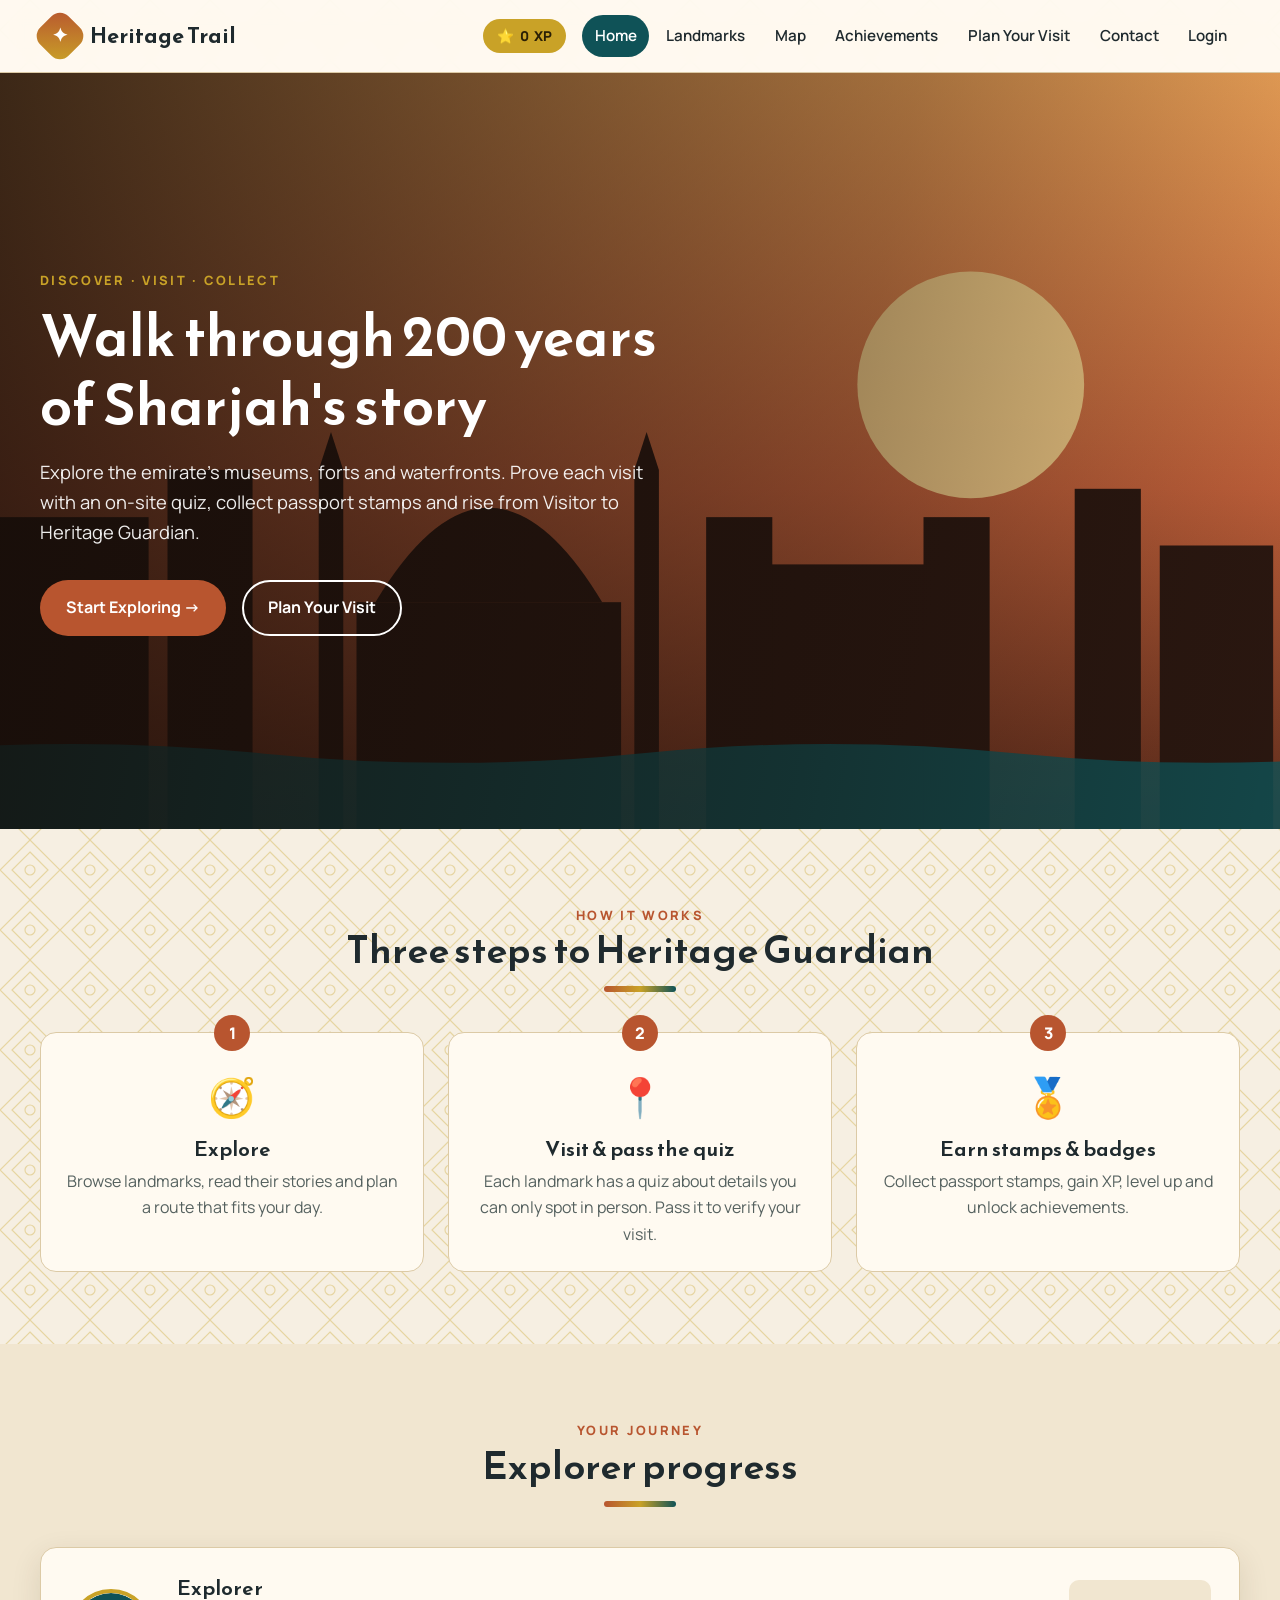
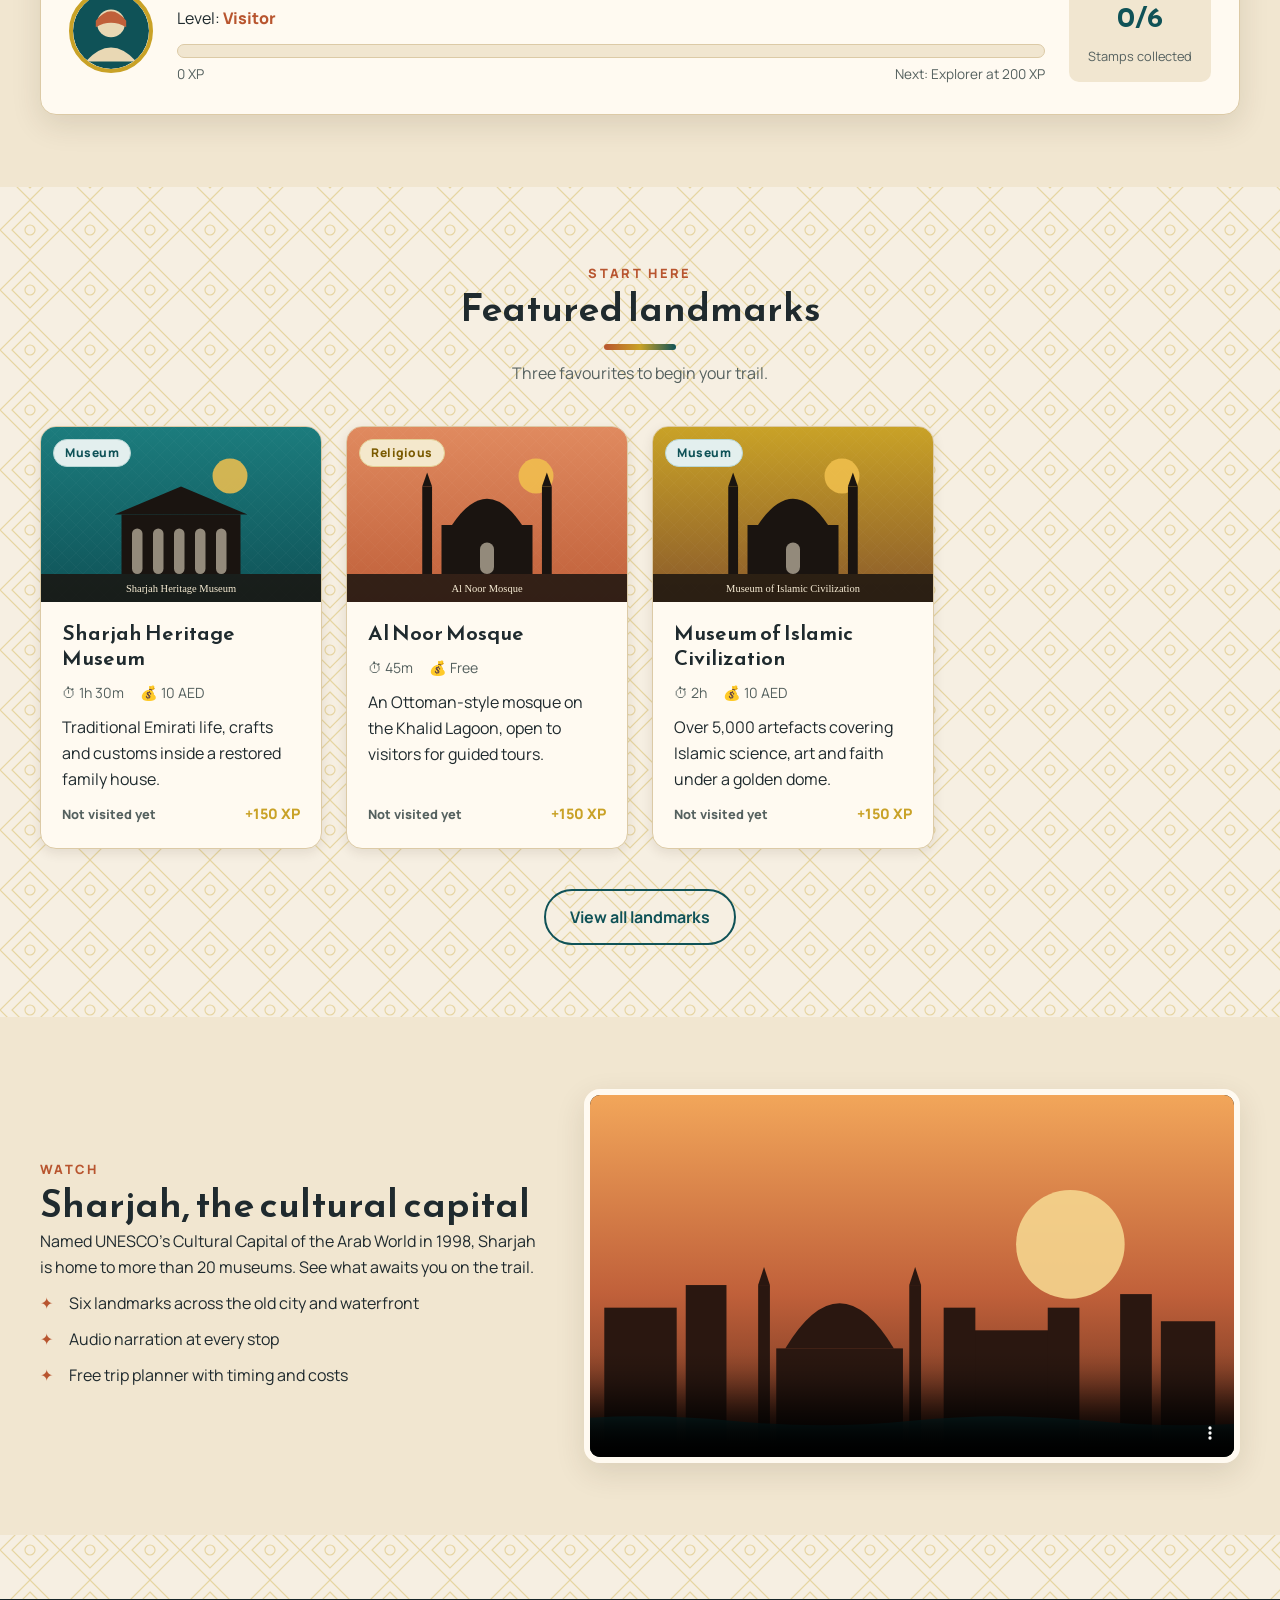
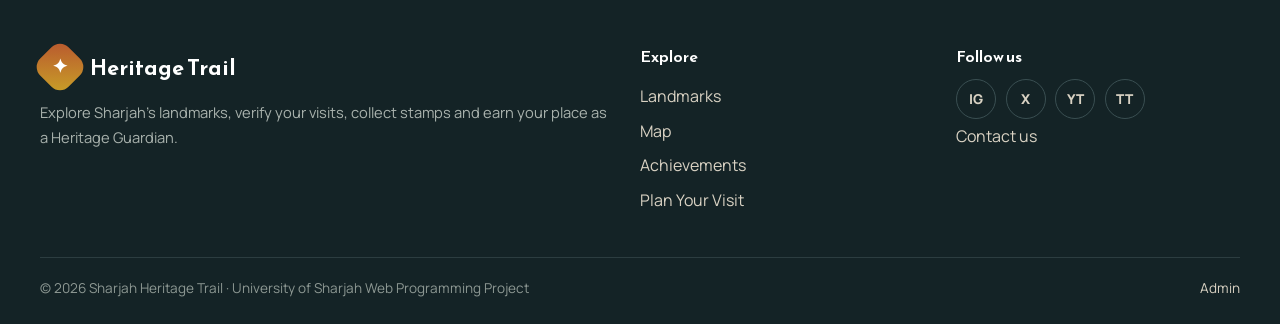
==== commit 5a0a3f61: "Phase 2: JavaScript interactivity and admin login Quizzes, XP, levels, badges, trip planner, form va" ====
--- a/index.html
+++ b/index.html
@@ -25,6 +25,7 @@
           <li><a href="achievements.html">Achievements</a></li>
           <li><a href="plan.html">Plan Your Visit</a></li>
           <li><a href="contact.html">Contact</a></li>
+          <li><a href="admin.html">Login</a></li>
         </ul>
       </nav>
     </div>
@@ -210,5 +211,8 @@
   </footer>
 
   <div class="toast-container" id="toasts" aria-live="polite"></div>
+  <script src="js/data.js"></script>
+  <script src="js/core.js"></script>
+  <script src="js/home.js"></script>
 </body>
 </html>
--- a/css/style.css
+++ b/css/style.css
@@ -2901,3 +2901,30 @@
     scroll-behavior: auto !important;
   }
 }
+
+/* JavaScript states */
+
+.icon-btn:disabled {
+  opacity: 0.35;
+  cursor: not-allowed;
+}
+
+.icon-btn:disabled:hover {
+  background: var(--surface);
+  color: var(--ink);
+}
+
+input[aria-invalid="true"],
+select[aria-invalid="true"],
+textarea[aria-invalid="true"] {
+  border-color: var(--danger);
+}
+
+.quiz-option:has(input:disabled) {
+  cursor: default;
+}
+
+input[readonly] {
+  background: var(--surface-alt);
+  cursor: not-allowed;
+}
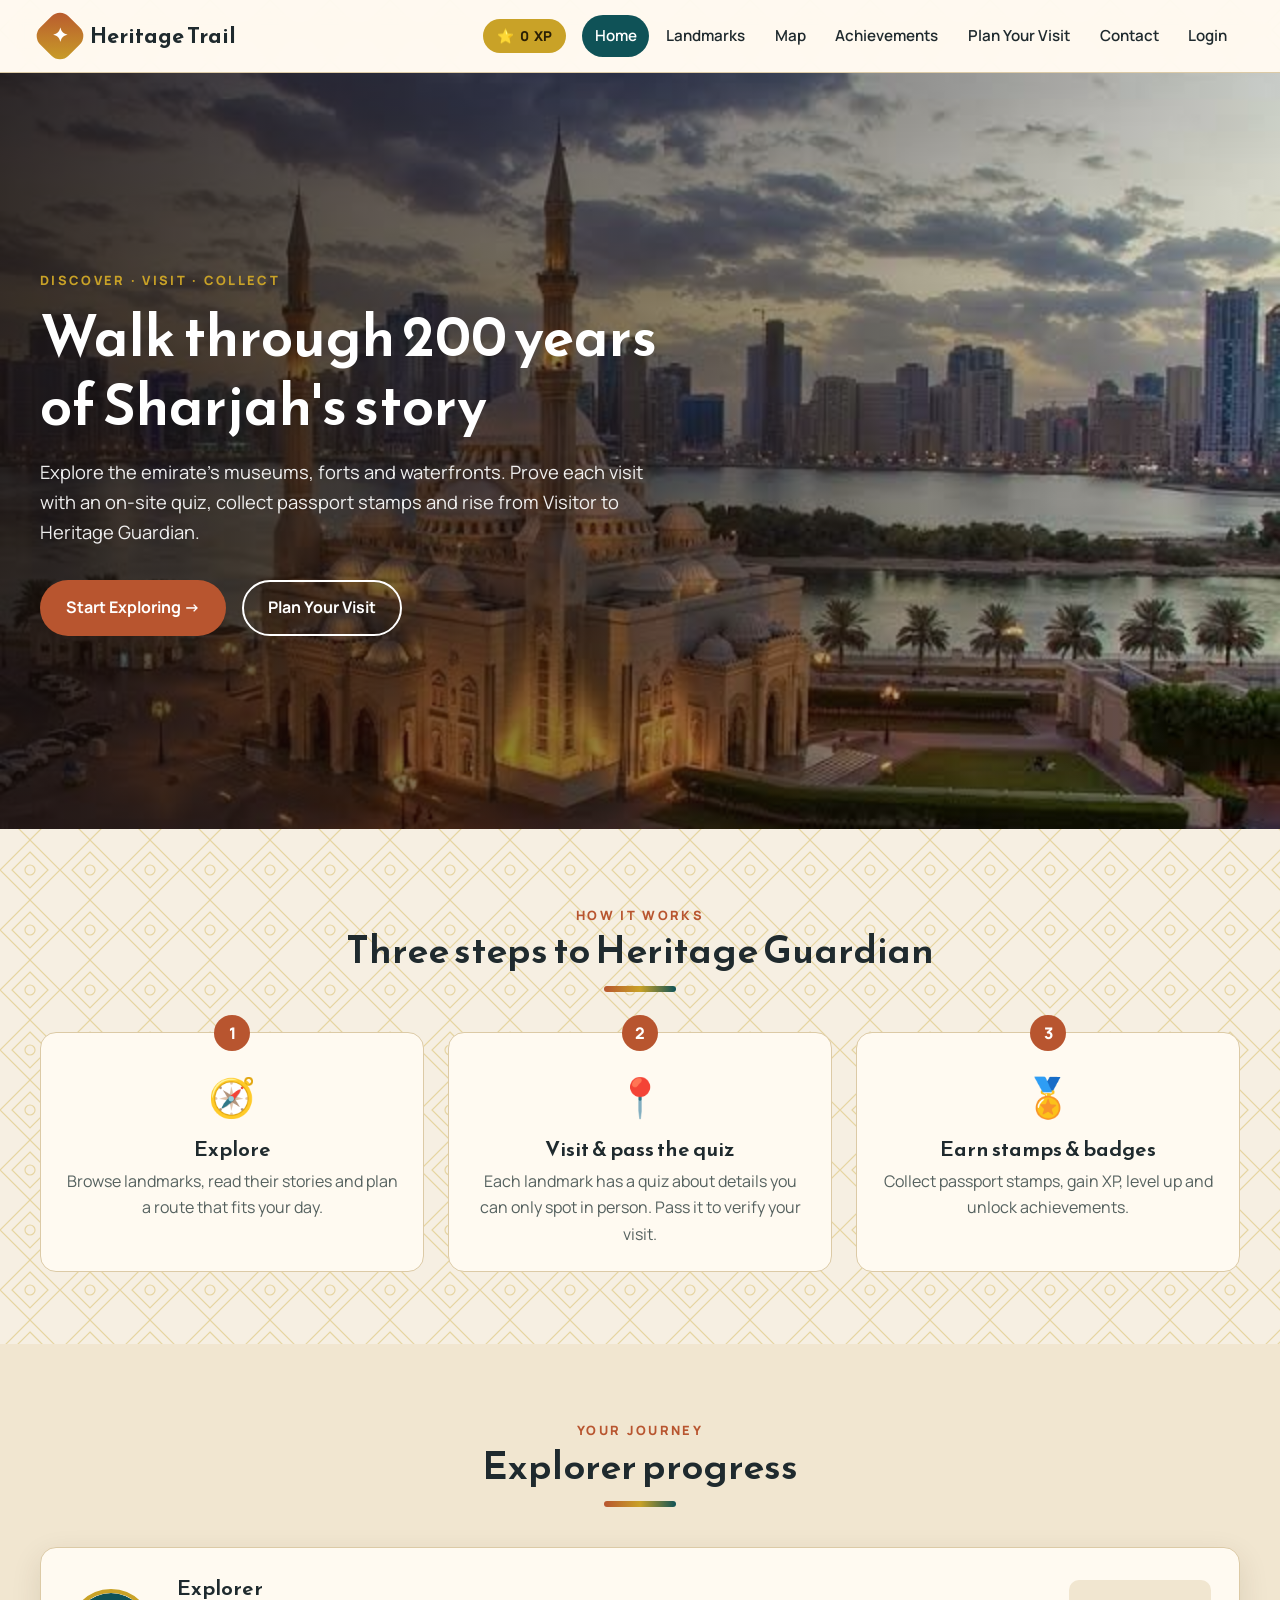
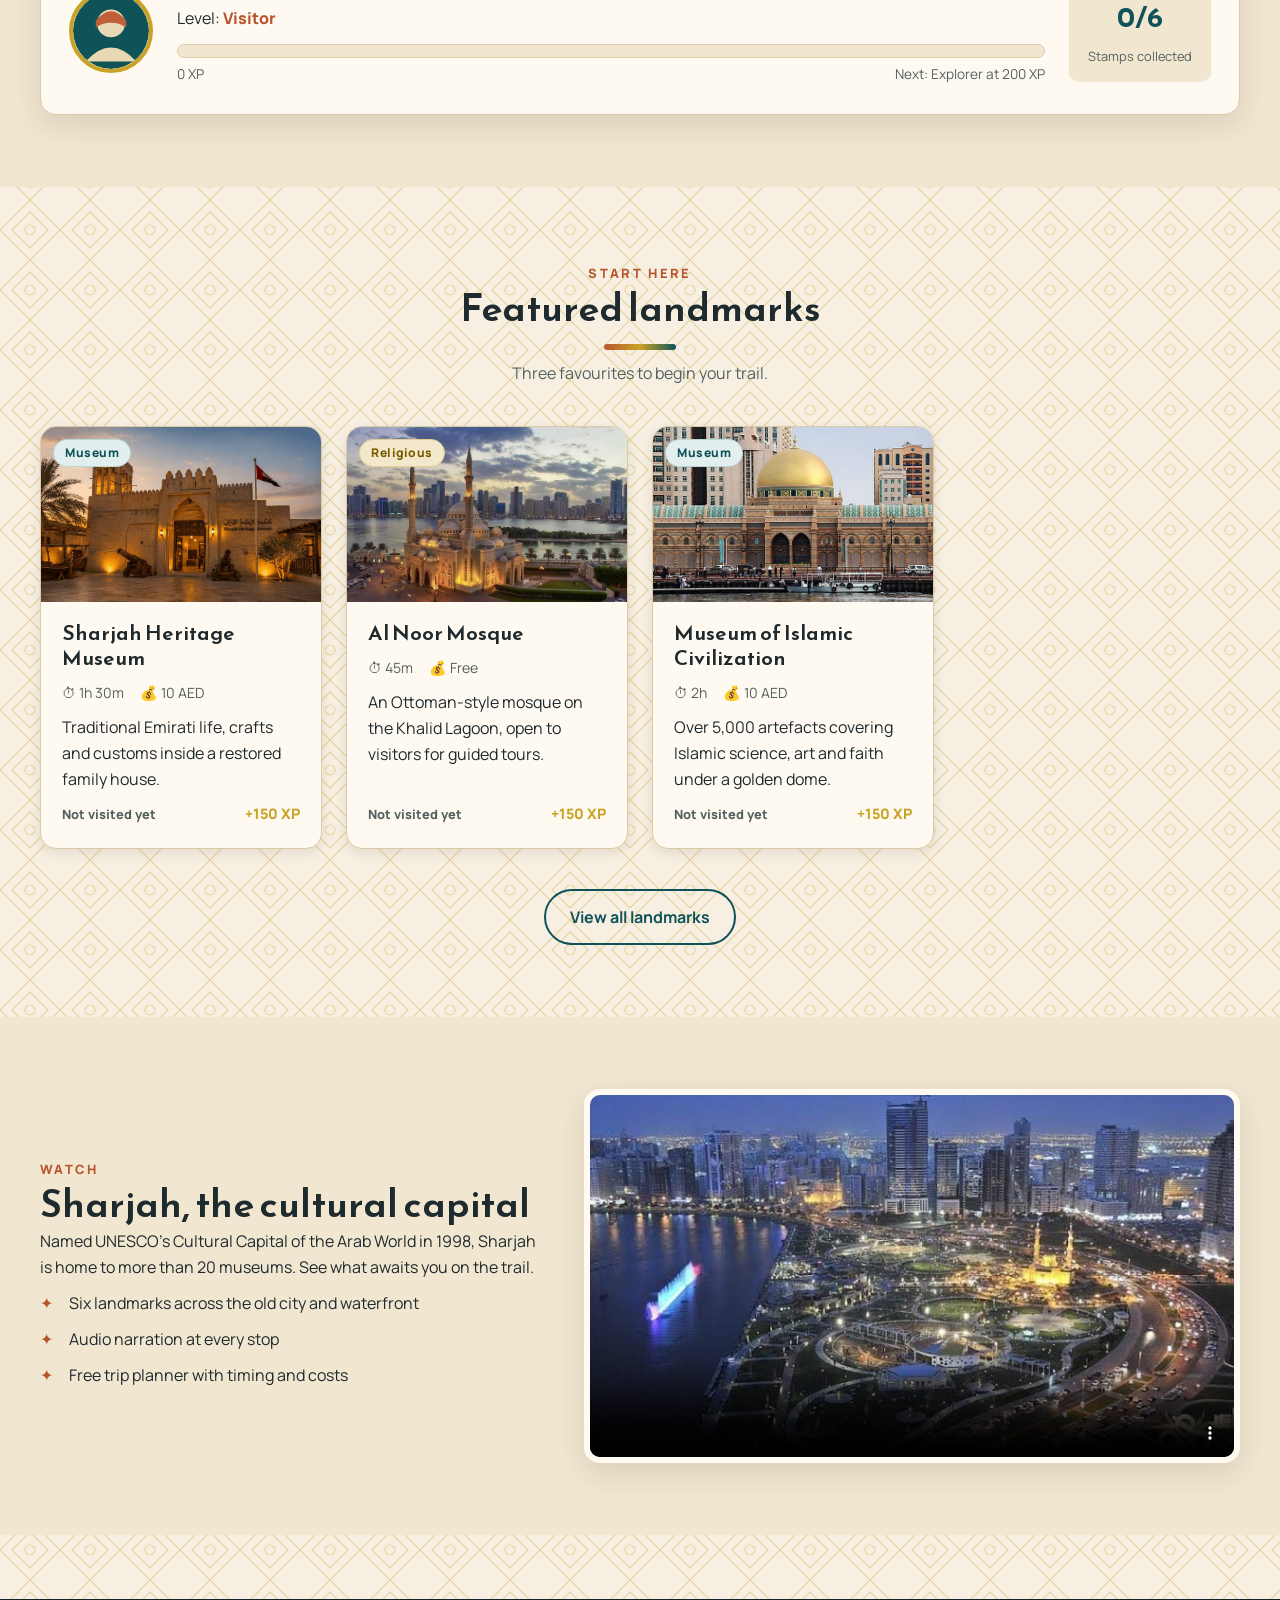
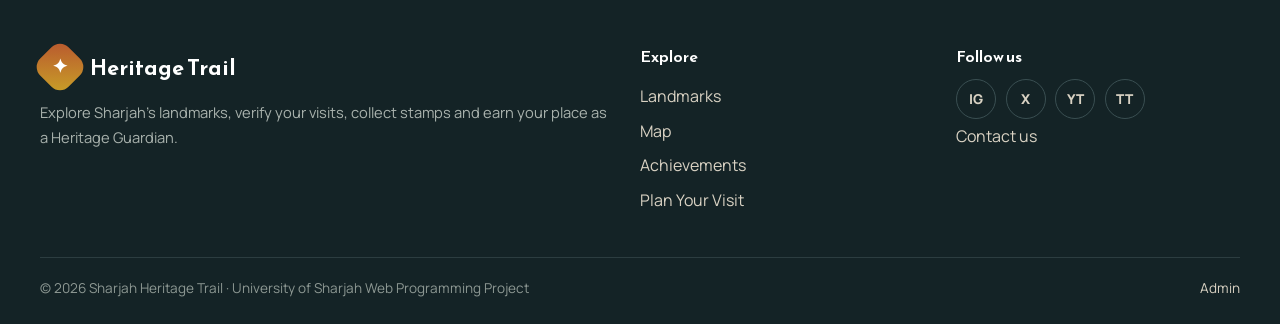
==== commit cf269622: "Replace placeholder images with landmark photos" ====
--- a/index.html
+++ b/index.html
@@ -105,7 +105,7 @@
           <article class="landmark-card visited" data-landmark-id="heritage-museum" data-category="Museum">
             <div class="card-media">
               <span class="tag" data-category="Museum">Museum</span>
-              <img src="img/heritage-museum-1.svg" alt="Sharjah Heritage Museum" loading="lazy">
+              <img src="img/photos/heritage-museum.jpg" alt="Sharjah Heritage Museum" loading="lazy">
             </div>
             <div class="card-body">
               <h3><a href="landmark.html?id=heritage-museum">Sharjah Heritage Museum</a></h3>
@@ -120,7 +120,7 @@
           <article class="landmark-card visited" data-landmark-id="al-noor" data-category="Religious">
             <div class="card-media">
               <span class="tag" data-category="Religious">Religious</span>
-              <img src="img/al-noor-1.svg" alt="Al Noor Mosque" loading="lazy">
+              <img src="img/photos/al-noor.jpg" alt="Al Noor Mosque" loading="lazy">
             </div>
             <div class="card-body">
               <h3><a href="landmark.html?id=al-noor">Al Noor Mosque</a></h3>
@@ -135,7 +135,7 @@
           <article class="landmark-card" data-landmark-id="islamic-civilization" data-category="Museum">
             <div class="card-media">
               <span class="tag" data-category="Museum">Museum</span>
-              <img src="img/islamic-civilization-1.svg" alt="Museum of Islamic Civilization" loading="lazy">
+              <img src="img/photos/islamic-civilization.jpg" alt="Museum of Islamic Civilization" loading="lazy">
             </div>
             <div class="card-body">
               <h3><a href="landmark.html?id=islamic-civilization">Museum of Islamic Civilization</a></h3>
@@ -165,7 +165,7 @@
           </ul>
         </div>
         <div class="video-frame">
-          <video controls preload="none" poster="img/hero.svg">
+          <video controls preload="none" poster="img/photos/al-majaz.jpg">
             <source src="media/promo.mp4" type="video/mp4">
             Your browser does not support the video tag.
           </video>
--- a/css/style.css
+++ b/css/style.css
@@ -416,7 +416,7 @@
   display: grid;
   align-items: center;
   color: #fff;
-  background: linear-gradient(100deg, rgba(20, 12, 8, 0.82) 0%, rgba(20, 12, 8, 0.35) 65%, transparent), url("../img/hero.svg") center / cover no-repeat;
+  background: linear-gradient(100deg, rgba(20, 12, 8, 0.82) 0%, rgba(20, 12, 8, 0.35) 65%, transparent), url("../img/photos/al-noor.jpg") center / cover no-repeat;
   overflow: hidden;
 }
 
@@ -1044,6 +1044,12 @@
     "main side2";
   gap: 1rem;
   height: 460px;
+}
+
+.gallery.single {
+  grid-template-columns: 1fr;
+  grid-template-rows: 1fr;
+  grid-template-areas: "main";
 }
 
 .gallery figure {
@@ -2834,6 +2840,12 @@
       "side1 side2";
   }
 
+  .gallery.single {
+    grid-template-columns: 1fr;
+    grid-template-rows: 260px;
+    grid-template-areas: "main";
+  }
+
   .float-figure {
     float: none;
     width: 100%;
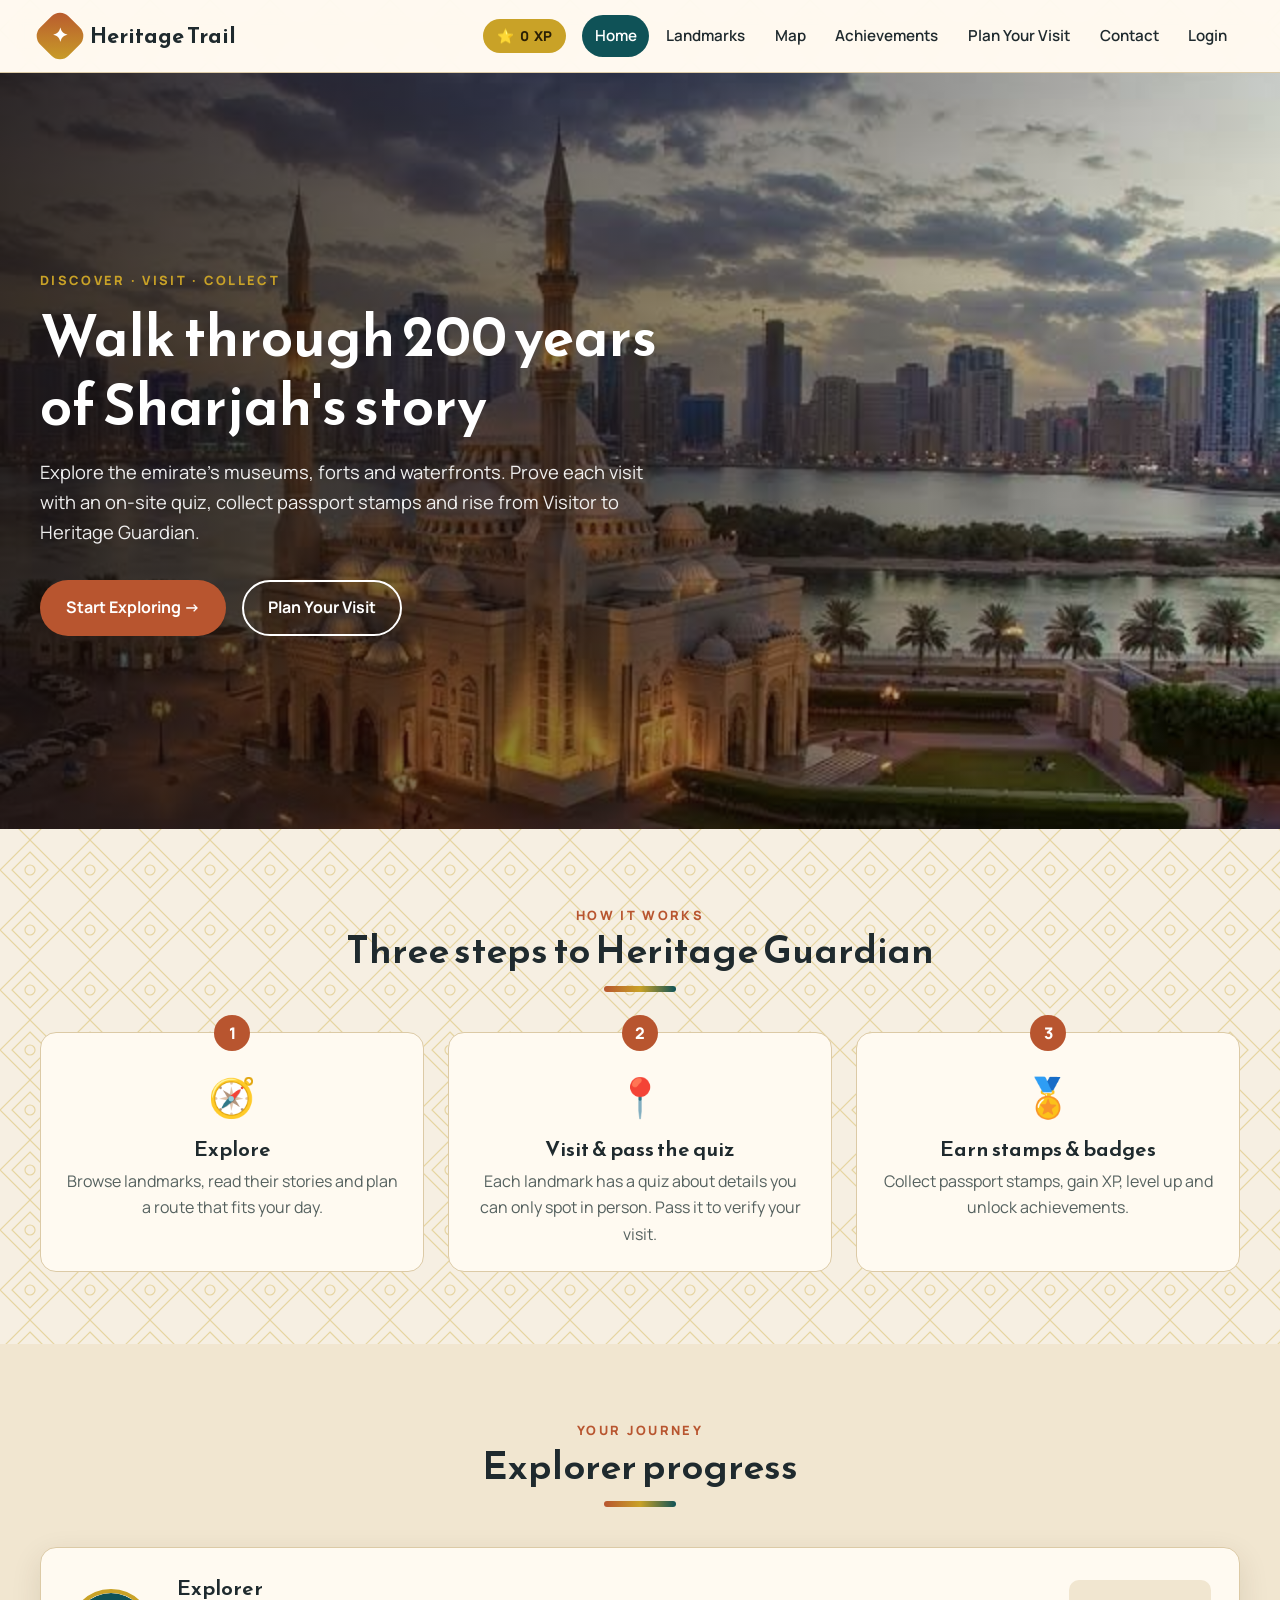
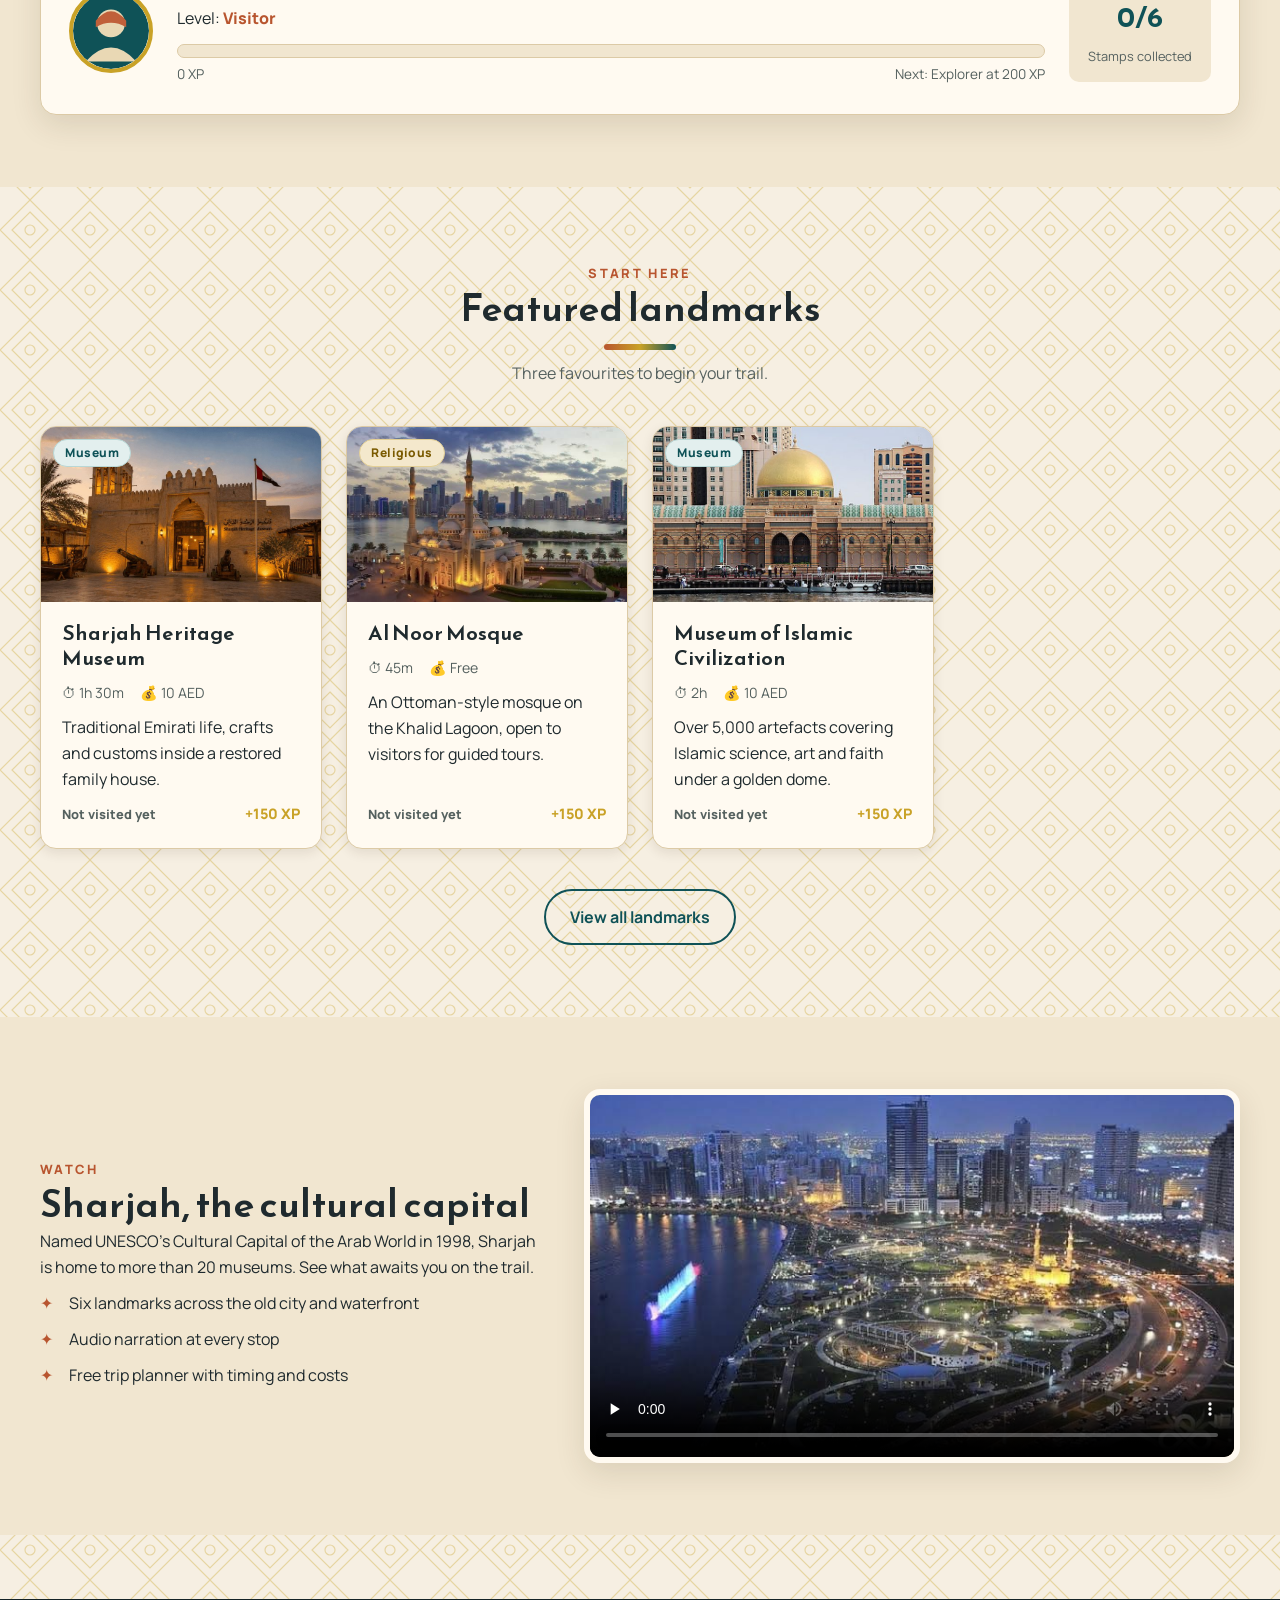
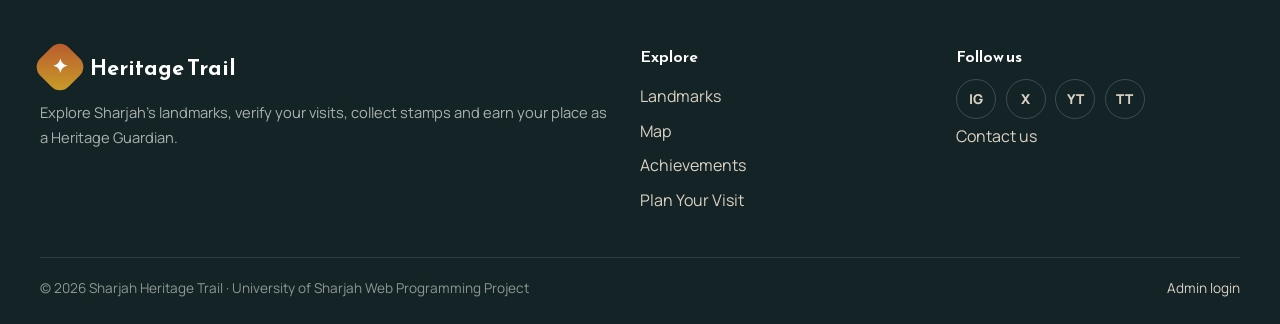
==== commit 034fb28b: "Add explorer accounts and Login page with admin login option" ====
--- a/index.html
+++ b/index.html
@@ -25,7 +25,7 @@
           <li><a href="achievements.html">Achievements</a></li>
           <li><a href="plan.html">Plan Your Visit</a></li>
           <li><a href="contact.html">Contact</a></li>
-          <li><a href="admin.html">Login</a></li>
+          <li><a href="login.html">Login</a></li>
         </ul>
       </nav>
     </div>
@@ -205,7 +205,7 @@
       </div>
       <div class="footer-bottom">
         <span>&copy; 2026 Sharjah Heritage Trail &middot; University of Sharjah Web Programming Project</span>
-        <a href="admin.html">Admin</a>
+        <a href="login.html?admin">Admin login</a>
       </div>
     </div>
   </footer>
--- a/css/style.css
+++ b/css/style.css
@@ -2697,6 +2697,216 @@
   color: #8d9893;
 }
 
+/* Login and accounts */
+
+.auth-layout {
+  display: grid;
+  grid-template-columns: minmax(0, 1.5fr) minmax(0, 1fr);
+  gap: 2rem;
+  align-items: start;
+  padding-bottom: 2rem;
+}
+
+.auth-card {
+  padding: 2rem;
+  box-shadow: var(--shadow);
+  animation: rise 0.35s ease-out;
+}
+
+.auth-form {
+  display: flex;
+  flex-direction: column;
+  gap: 1.1rem;
+}
+
+.auth-form h2 {
+  font-size: 1.6rem;
+}
+
+.auth-side {
+  display: flex;
+  flex-direction: column;
+  gap: 1.25rem;
+}
+
+.tabs {
+  display: grid;
+  grid-template-columns: 1fr 1fr;
+  gap: 0.4rem;
+  padding: 0.35rem;
+  margin-bottom: 1.6rem;
+  background: var(--surface-alt);
+  border-radius: 999px;
+}
+
+.tab {
+  padding: 0.65rem 1rem;
+  border: none;
+  border-radius: 999px;
+  background: transparent;
+  color: var(--ink-soft);
+  font-family: inherit;
+  font-size: 1rem;
+  font-weight: 700;
+  cursor: pointer;
+  transition: background-color 0.2s, color 0.2s;
+}
+
+.tab:hover {
+  color: var(--ink);
+}
+
+.tab.active {
+  background: var(--surface);
+  color: var(--terracotta);
+  box-shadow: var(--shadow-sm);
+}
+
+.link-btn {
+  padding: 0;
+  border: none;
+  background: none;
+  color: var(--teal);
+  font: inherit;
+  font-weight: 700;
+  text-decoration: underline;
+  text-underline-offset: 3px;
+  cursor: pointer;
+}
+
+.link-btn:hover {
+  color: var(--terracotta);
+}
+
+.back-link {
+  align-self: flex-start;
+  text-decoration: none;
+}
+
+.auth-switch {
+  text-align: center;
+  font-size: 0.92rem;
+  color: var(--ink-soft);
+}
+
+.auth-card .lock,
+.admin-card-icon {
+  width: 64px;
+  height: 64px;
+  margin: 0 auto;
+  display: grid;
+  place-items: center;
+  border-radius: 50%;
+  background: var(--teal);
+  color: #fff;
+  font-size: 1.8rem;
+}
+
+.admin-card {
+  text-align: center;
+  display: flex;
+  flex-direction: column;
+  gap: 0.6rem;
+  border-top: 5px solid var(--teal);
+}
+
+.admin-card-icon {
+  width: 52px;
+  height: 52px;
+  font-size: 1.4rem;
+}
+
+.strength {
+  height: 6px;
+  border-radius: 999px;
+  background: var(--surface-alt);
+  overflow: hidden;
+}
+
+.strength-bar {
+  display: block;
+  height: 100%;
+  width: 0;
+  border-radius: inherit;
+  transition: width 0.3s, background-color 0.3s;
+}
+
+.strength-bar[data-strength="1"] {
+  width: 25%;
+  background: var(--danger);
+}
+
+.strength-bar[data-strength="2"] {
+  width: 50%;
+  background: var(--warning);
+}
+
+.strength-bar[data-strength="3"] {
+  width: 75%;
+  background: var(--gold);
+}
+
+.strength-bar[data-strength="4"] {
+  width: 100%;
+  background: var(--success);
+}
+
+.check-row {
+  display: flex;
+  align-items: center;
+  gap: 0.6rem;
+  font-weight: 500;
+  font-size: 0.92rem;
+  cursor: pointer;
+}
+
+.check-row input {
+  width: 18px;
+  height: 18px;
+  accent-color: var(--terracotta);
+}
+
+.account-head {
+  display: flex;
+  align-items: center;
+  gap: 1.2rem;
+  margin-bottom: 1.5rem;
+}
+
+.account-head h2 {
+  font-size: 1.6rem;
+}
+
+.auth-card .stats-row {
+  margin-bottom: 1.5rem;
+}
+
+.auth-card .stats-row .stat-box {
+  background: var(--surface-alt);
+  padding: 1rem;
+}
+
+@media (max-width: 900px) {
+  .auth-layout {
+    grid-template-columns: 1fr;
+  }
+}
+
+@media (max-width: 600px) {
+  .auth-card {
+    padding: 1.4rem;
+  }
+
+  .auth-card .stats-row {
+    grid-template-columns: repeat(3, 1fr);
+  }
+
+  .account-head {
+    flex-direction: column;
+    text-align: center;
+  }
+}
+
 /* Responsive */
 
 @media (max-width: 900px) {
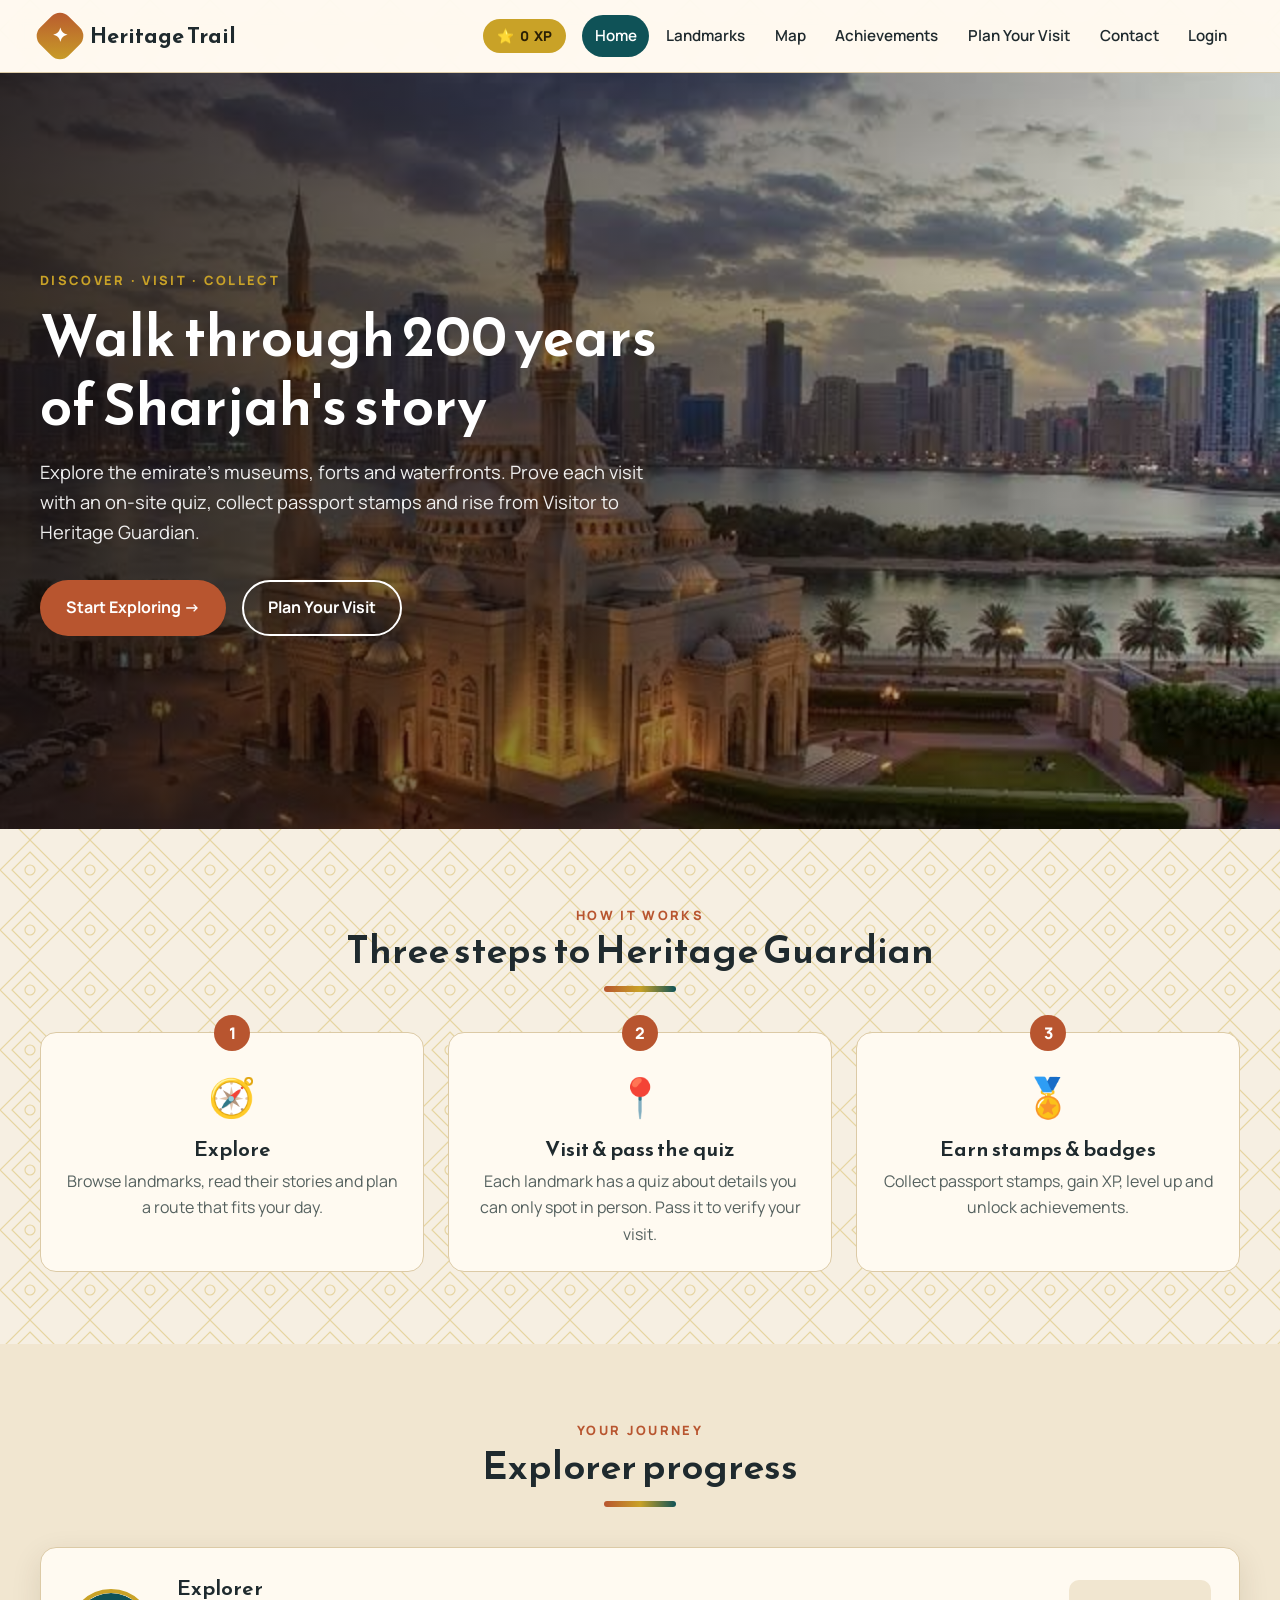
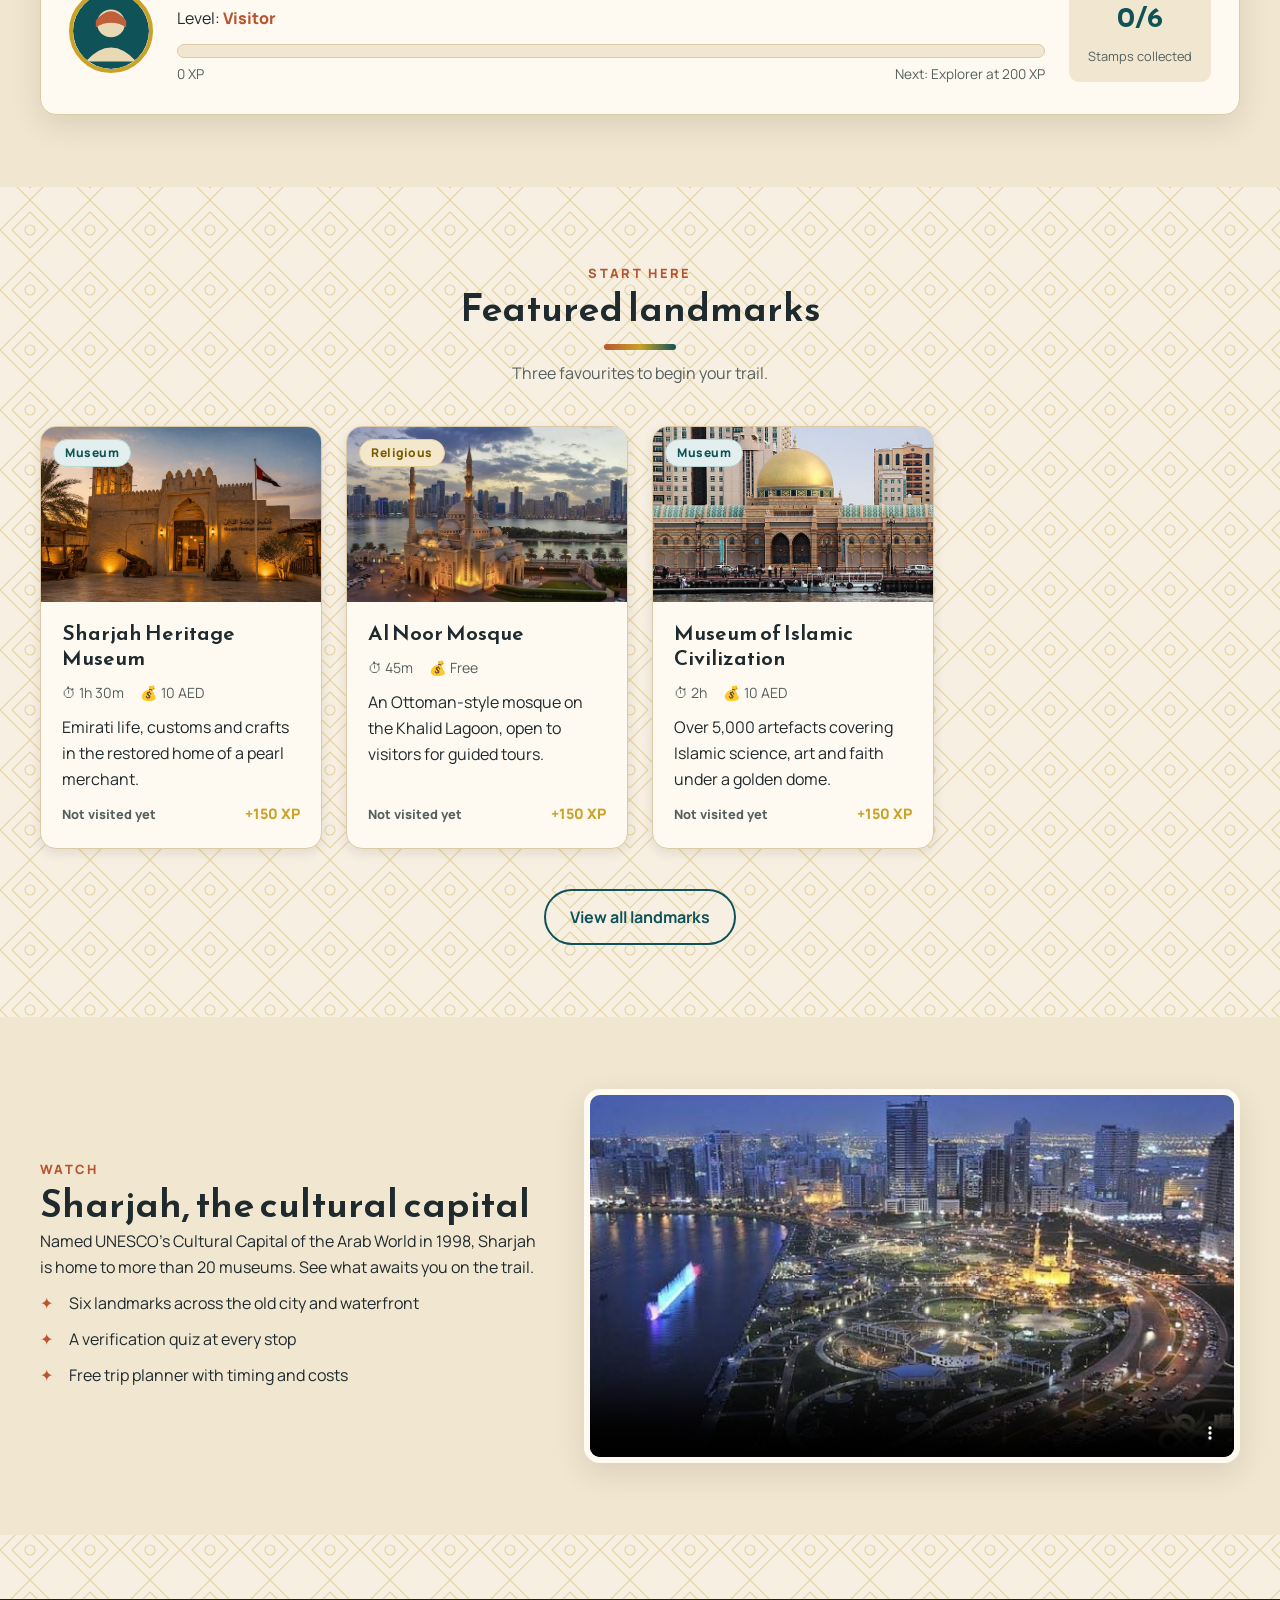
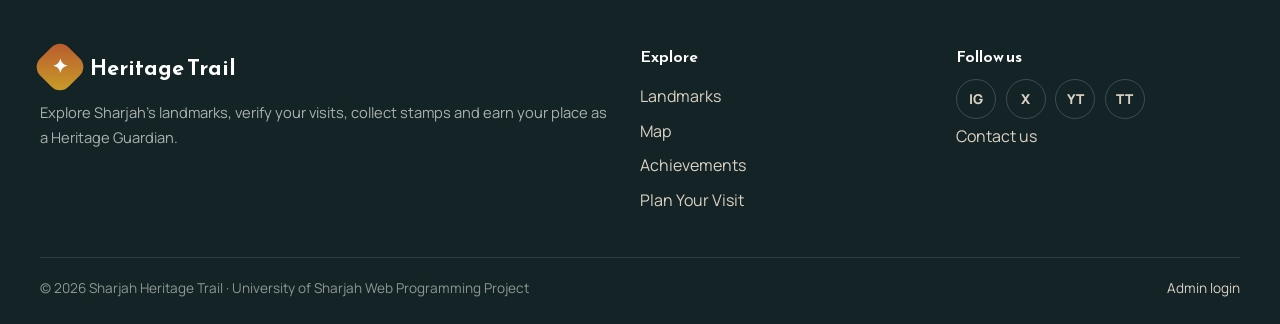
==== commit a97e3f6a: "Remove audio guides" ====
--- a/index.html
+++ b/index.html
@@ -160,7 +160,7 @@
           <p>Named UNESCO's Cultural Capital of the Arab World in 1998, Sharjah is home to more than 20 museums. See what awaits you on the trail.</p>
           <ul class="check-list">
             <li>Six landmarks across the old city and waterfront</li>
-            <li>Audio narration at every stop</li>
+            <li>A verification quiz at every stop</li>
             <li>Free trip planner with timing and costs</li>
           </ul>
         </div>
--- a/css/style.css
+++ b/css/style.css
@@ -1177,10 +1177,6 @@
   border-bottom: none;
 }
 
-audio {
-  width: 100%;
-}
-
 /* Quiz */
 
 .quiz {
@@ -2816,41 +2812,6 @@
   font-size: 1.4rem;
 }
 
-.strength {
-  height: 6px;
-  border-radius: 999px;
-  background: var(--surface-alt);
-  overflow: hidden;
-}
-
-.strength-bar {
-  display: block;
-  height: 100%;
-  width: 0;
-  border-radius: inherit;
-  transition: width 0.3s, background-color 0.3s;
-}
-
-.strength-bar[data-strength="1"] {
-  width: 25%;
-  background: var(--danger);
-}
-
-.strength-bar[data-strength="2"] {
-  width: 50%;
-  background: var(--warning);
-}
-
-.strength-bar[data-strength="3"] {
-  width: 75%;
-  background: var(--gold);
-}
-
-.strength-bar[data-strength="4"] {
-  width: 100%;
-  background: var(--success);
-}
-
 .check-row {
   display: flex;
   align-items: center;
--- a/css/print.css
+++ b/css/print.css
@@ -22,7 +22,6 @@
   .quiz,
   .pager,
   video,
-  audio,
   iframe {
     display: none !important;
   }
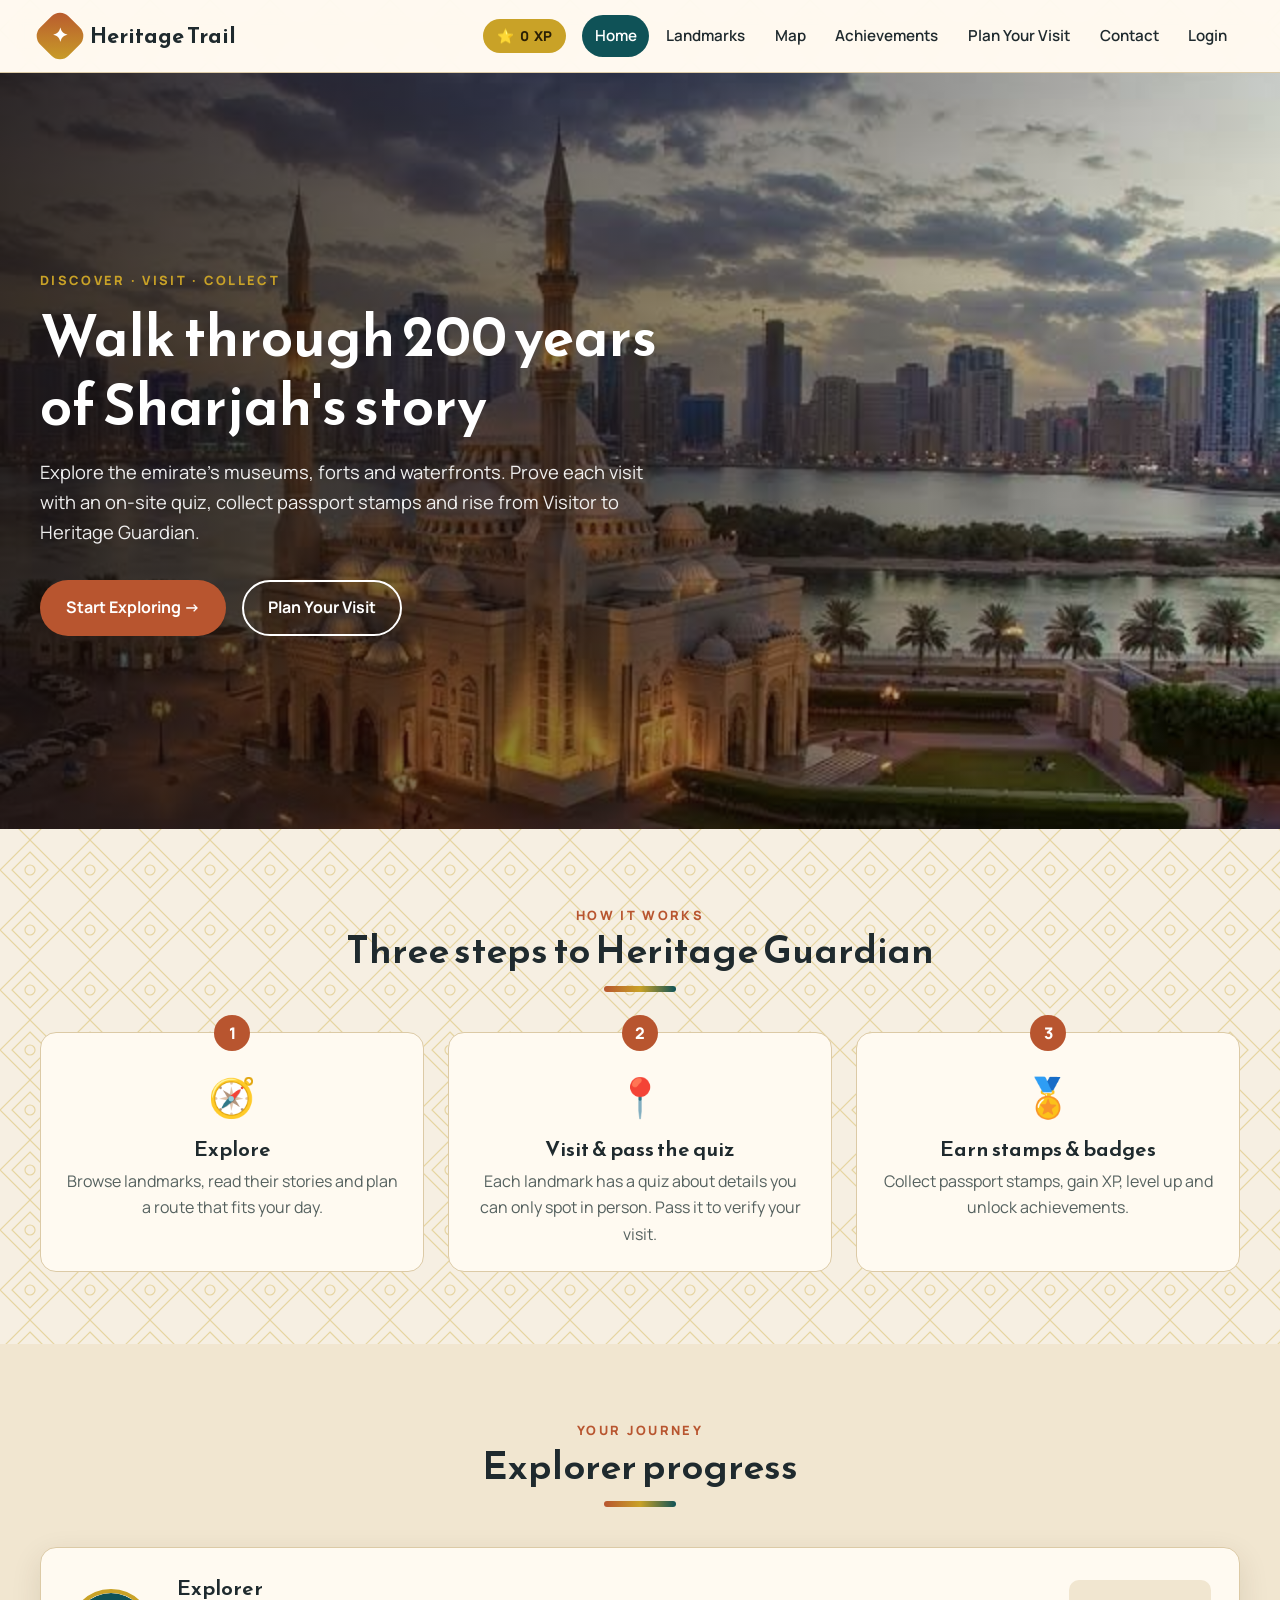
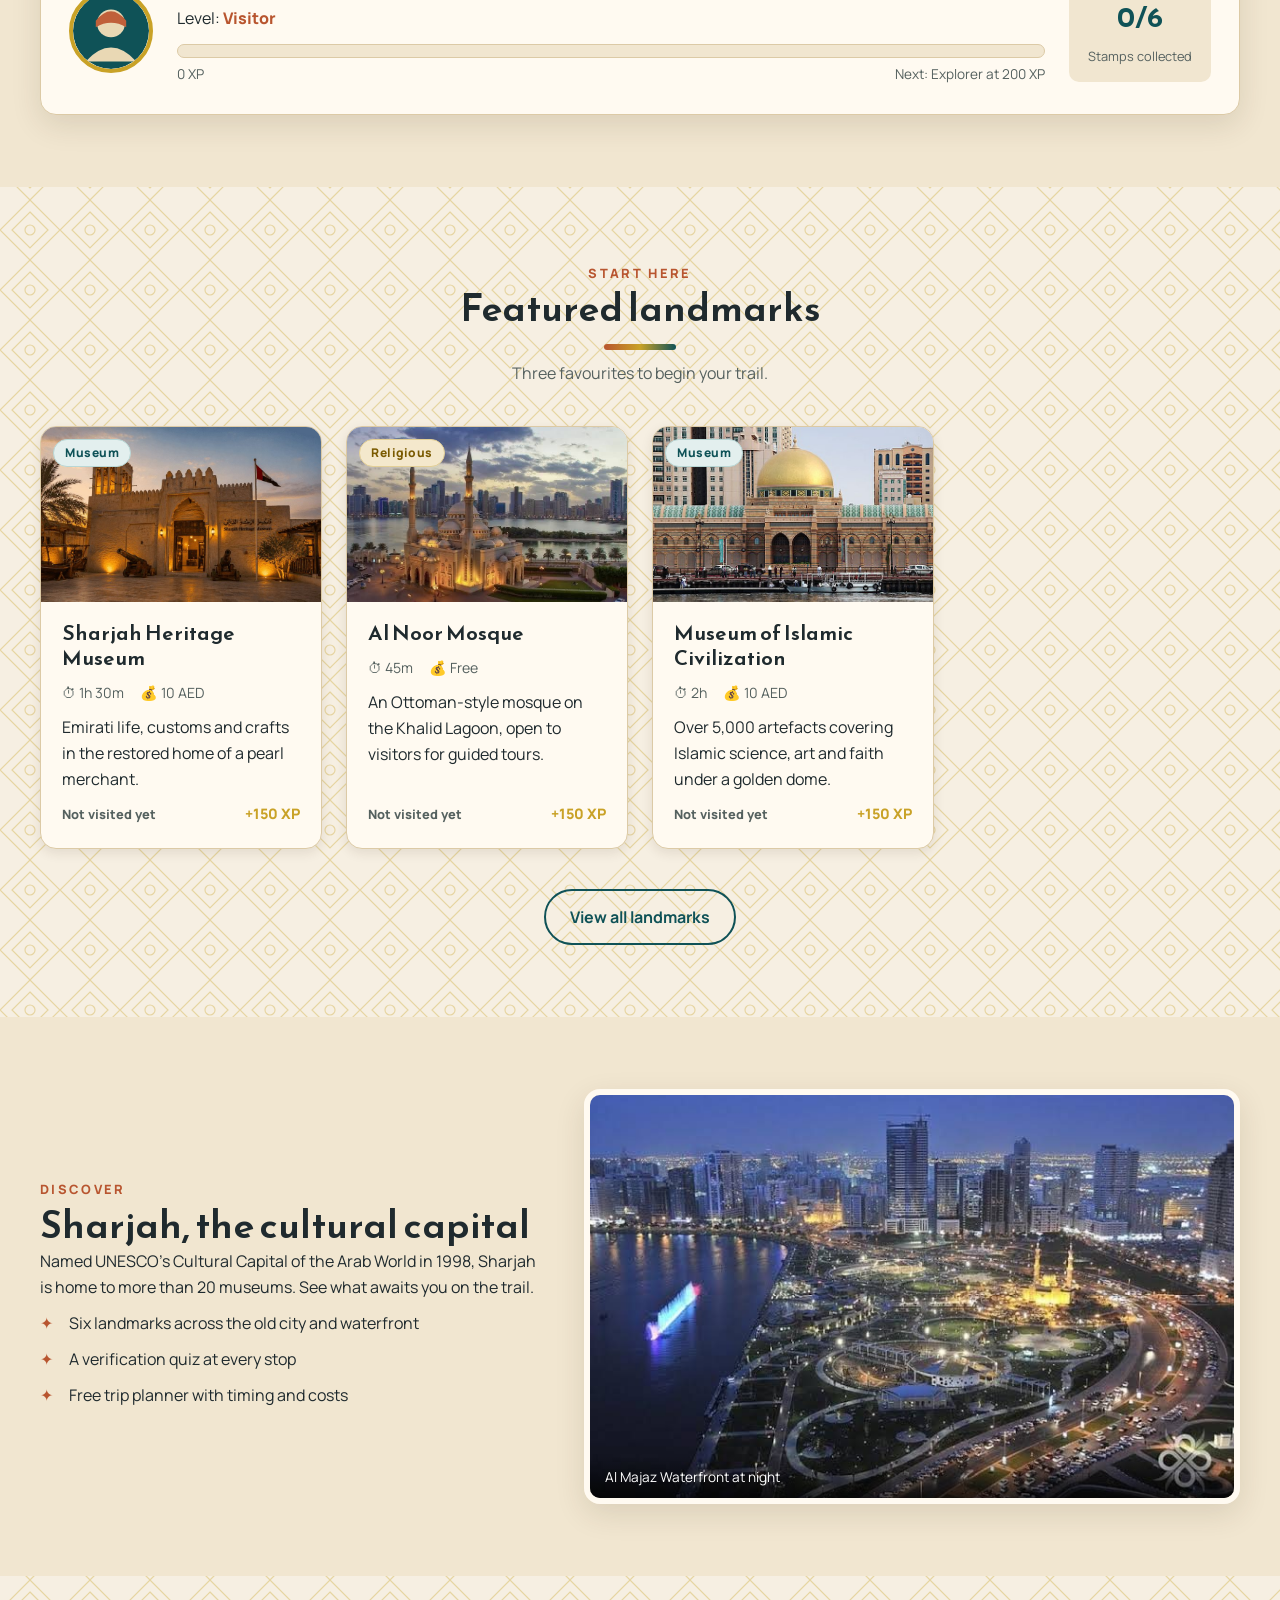
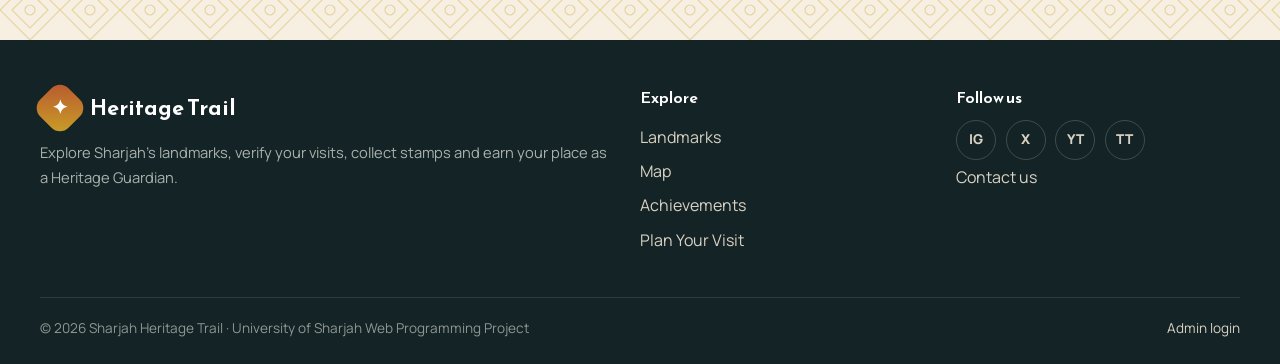
==== commit d9e05aef: "Remove promo video and map pin pulse animation" ====
--- a/index.html
+++ b/index.html
@@ -153,9 +153,9 @@
     </section>
 
     <section class="section section-alt">
-      <div class="container video-block">
-        <div>
-          <span class="eyebrow">Watch</span>
+      <div class="container feature-block">
+        <div>
+          <span class="eyebrow">Discover</span>
           <h2>Sharjah, the cultural capital</h2>
           <p>Named UNESCO's Cultural Capital of the Arab World in 1998, Sharjah is home to more than 20 museums. See what awaits you on the trail.</p>
           <ul class="check-list">
@@ -164,12 +164,10 @@
             <li>Free trip planner with timing and costs</li>
           </ul>
         </div>
-        <div class="video-frame">
-          <video controls preload="none" poster="img/photos/al-majaz.jpg">
-            <source src="media/promo.mp4" type="video/mp4">
-            Your browser does not support the video tag.
-          </video>
-        </div>
+        <figure class="feature-photo">
+          <img src="img/photos/al-majaz.jpg" alt="Al Majaz Waterfront and the Sharjah skyline at night" loading="lazy">
+          <figcaption>Al Majaz Waterfront at night</figcaption>
+        </figure>
       </div>
     </section>
   </main>
--- a/css/style.css
+++ b/css/style.css
@@ -77,7 +77,6 @@
 }
 
 img,
-video,
 iframe,
 svg {
   display: block;
@@ -1469,28 +1468,6 @@
 .pin:hover::before,
 .pin:focus-visible::before {
   transform: rotate(-45deg) scale(1.2);
-}
-
-.pin.visited::after {
-  content: "";
-  position: absolute;
-  bottom: -6px;
-  width: 18px;
-  height: 18px;
-  border-radius: 50%;
-  border: 2px solid var(--terracotta);
-  animation: ping 1.8s infinite;
-}
-
-@keyframes ping {
-  from {
-    transform: scale(0.6);
-    opacity: 1;
-  }
-  to {
-    transform: scale(2.4);
-    opacity: 0;
-  }
 }
 
 .map-popup {
@@ -2579,27 +2556,36 @@
   }
 }
 
-/* Video */
-
-.video-block {
+/* Feature photo */
+
+.feature-block {
   display: grid;
   grid-template-columns: 1fr 1.3fr;
   gap: 2.5rem;
   align-items: center;
 }
 
-.video-frame {
+.feature-photo {
+  position: relative;
   border-radius: var(--radius);
   overflow: hidden;
   box-shadow: var(--shadow);
   border: 6px solid var(--surface);
 }
 
-.video-frame video {
+.feature-photo img {
   width: 100%;
-  aspect-ratio: 16 / 9;
-  background: #000;
+  aspect-ratio: 16 / 10;
   object-fit: cover;
+}
+
+.feature-photo figcaption {
+  position: absolute;
+  inset: auto 0 0 0;
+  padding: 0.6rem 0.9rem;
+  font-size: 0.85rem;
+  color: #fff;
+  background: linear-gradient(transparent, rgba(0, 0, 0, 0.7));
 }
 
 .check-list li {
@@ -2924,7 +2910,7 @@
   .plan-layout,
   .contact-layout,
   .map-wrap,
-  .video-block {
+  .feature-block {
     grid-template-columns: 1fr;
   }
 
--- a/css/print.css
+++ b/css/print.css
@@ -21,7 +21,6 @@
   .my-plans,
   .quiz,
   .pager,
-  video,
   iframe {
     display: none !important;
   }
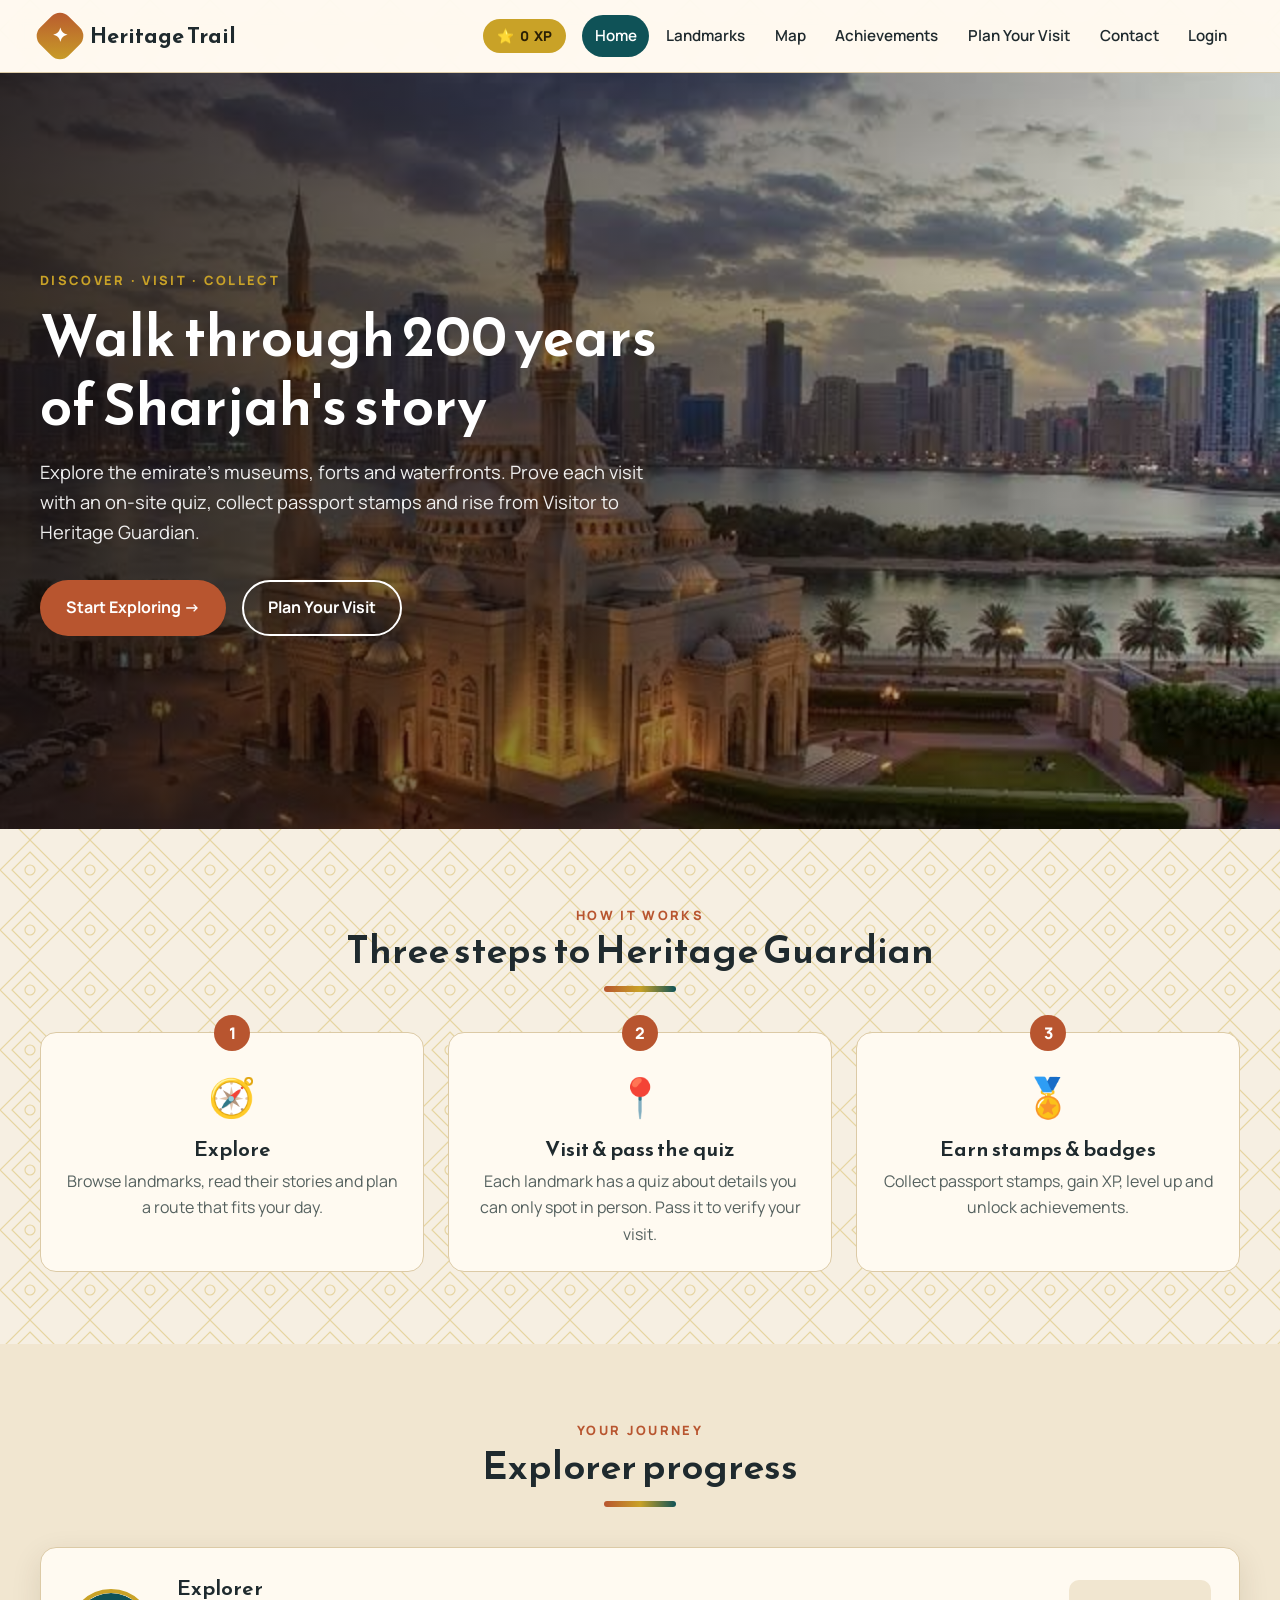
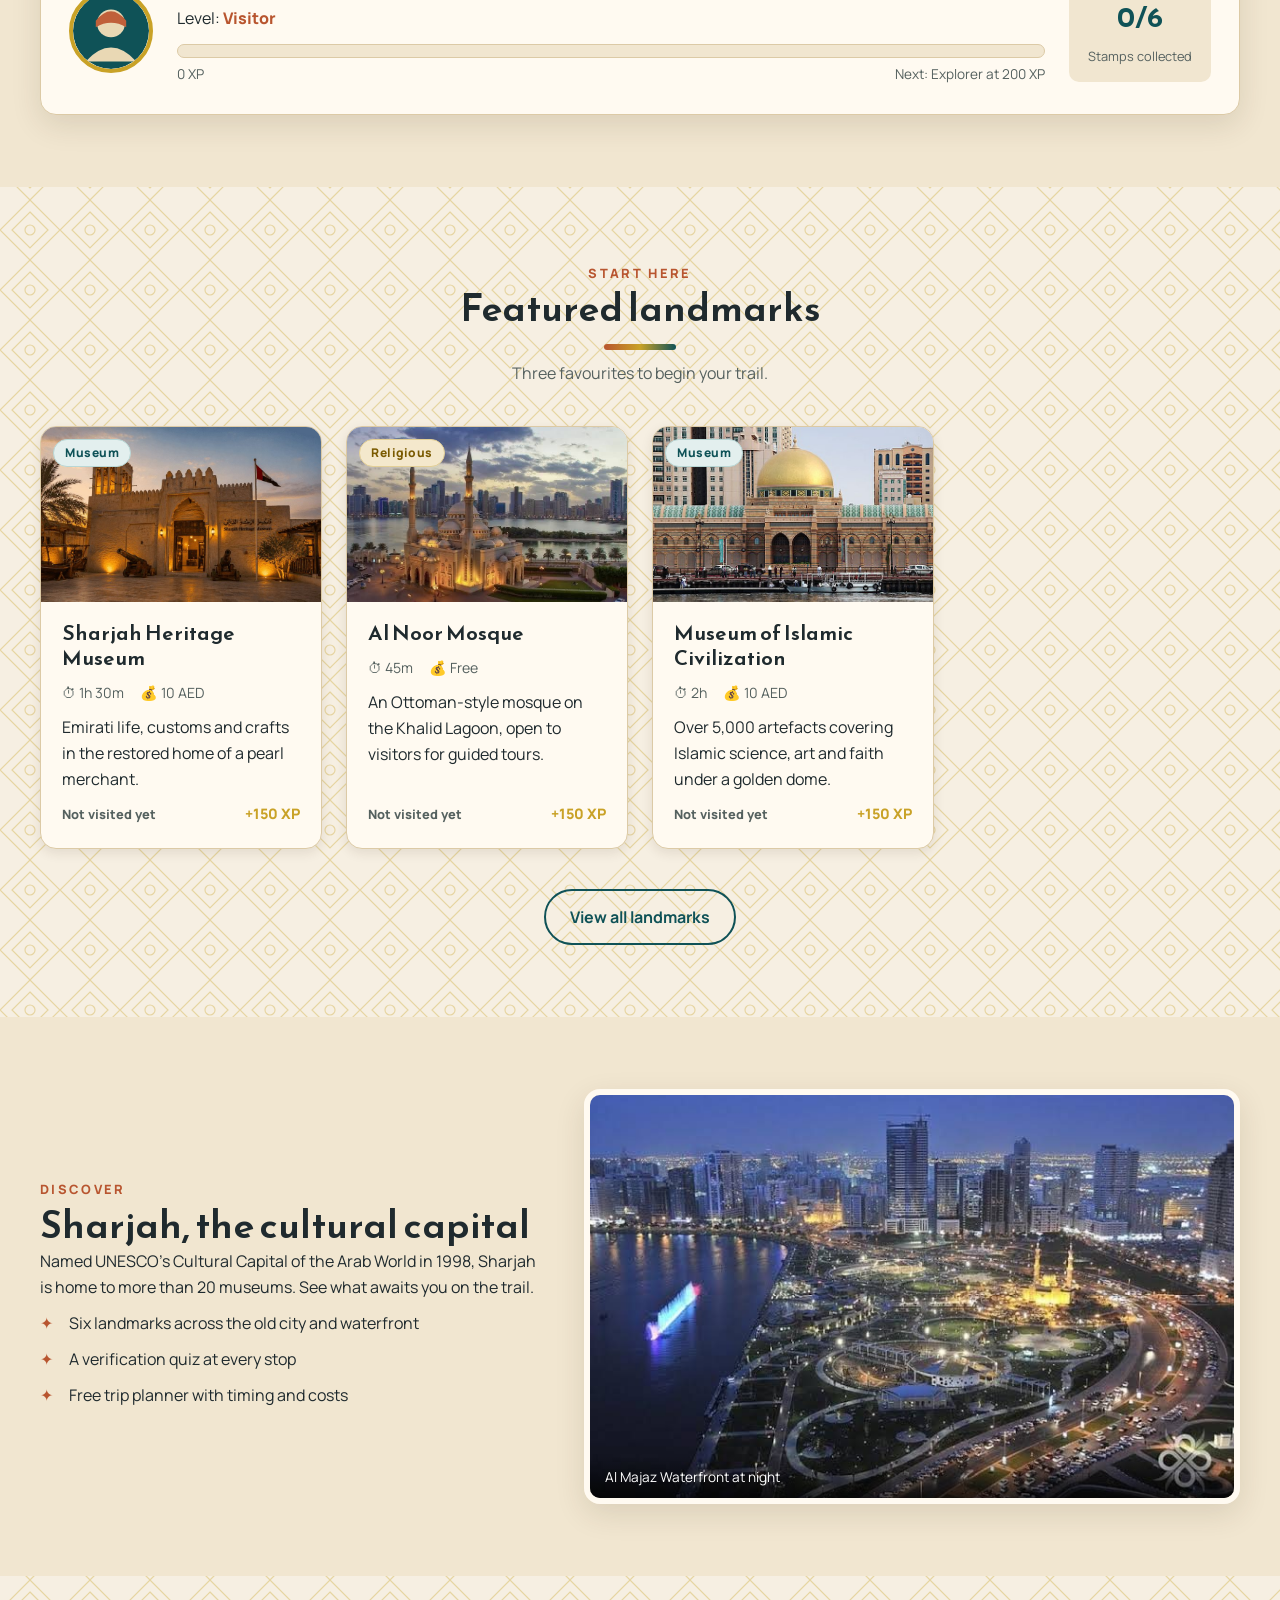
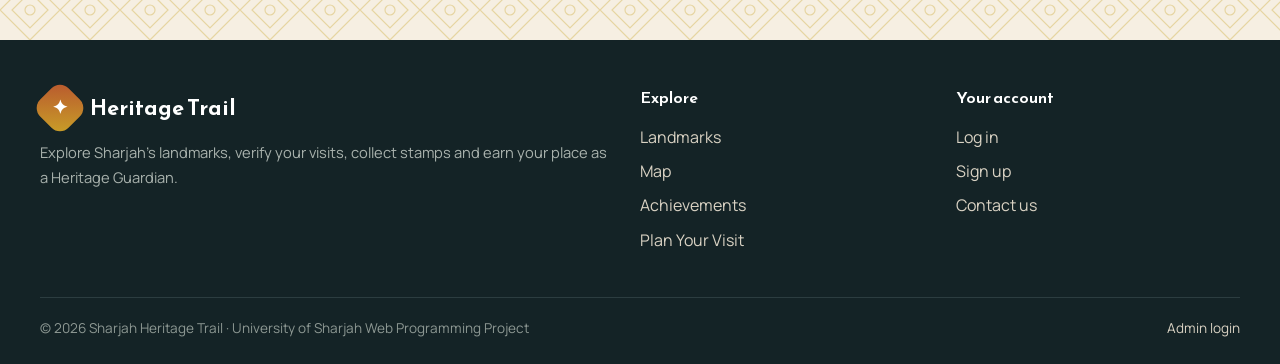
==== commit e3259074: "Remove placeholder social links and unused styles; update account FAQ" ====
--- a/index.html
+++ b/index.html
@@ -189,14 +189,10 @@
           </ul>
         </div>
         <div>
-          <h4>Follow us</h4>
-          <div class="social">
-            <a href="https://www.instagram.com" aria-label="Instagram" target="_blank" rel="noopener">IG</a>
-            <a href="https://x.com" aria-label="X" target="_blank" rel="noopener">X</a>
-            <a href="https://www.youtube.com" aria-label="YouTube" target="_blank" rel="noopener">YT</a>
-            <a href="https://www.tiktok.com" aria-label="TikTok" target="_blank" rel="noopener">TT</a>
-          </div>
+          <h4>Your account</h4>
           <ul class="footer-links">
+            <li><a href="login.html">Log in</a></li>
+            <li><a href="login.html?signup">Sign up</a></li>
             <li><a href="contact.html">Contact us</a></li>
           </ul>
         </div>
--- a/css/style.css
+++ b/css/style.css
@@ -999,12 +999,6 @@
   color: var(--danger);
 }
 
-.alert-warning {
-  background: color-mix(in srgb, var(--warning) 12%, var(--surface));
-  border-color: var(--warning);
-  color: var(--warning);
-}
-
 /* Landmark detail */
 
 .breadcrumb {
@@ -1264,11 +1258,6 @@
   width: 18px;
   height: 18px;
   accent-color: var(--gold);
-}
-
-.quiz-option.correct {
-  border-color: #6cc08f;
-  background: rgba(108, 192, 143, 0.25);
 }
 
 .quiz-option.wrong {
@@ -1487,8 +1476,7 @@
   overflow: hidden;
 }
 
-.map-popup:target,
-.map-popup.open {
+.map-popup:target {
   display: block;
   animation: pop 0.35s ease-out;
 }
@@ -2292,36 +2280,6 @@
 }
 
 /* Admin */
-
-.admin-login {
-  max-width: 420px;
-  margin: 4rem auto;
-  padding: 2.2rem;
-  background: var(--surface);
-  border: 1px solid var(--border);
-  border-radius: var(--radius);
-  box-shadow: var(--shadow);
-  display: flex;
-  flex-direction: column;
-  gap: 1.1rem;
-}
-
-.admin-login h1 {
-  font-size: 1.8rem;
-  text-align: center;
-}
-
-.admin-login .lock {
-  width: 64px;
-  height: 64px;
-  margin: 0 auto;
-  display: grid;
-  place-items: center;
-  border-radius: 50%;
-  background: var(--teal);
-  color: #fff;
-  font-size: 1.8rem;
-}
 
 .password-wrap {
   position: relative;
@@ -2644,29 +2602,6 @@
   padding: 0.25rem 0;
 }
 
-.social {
-  display: flex;
-  gap: 0.6rem;
-}
-
-.social a {
-  width: 40px;
-  height: 40px;
-  display: grid;
-  place-items: center;
-  border-radius: 50%;
-  border: 1px solid #3a4f52;
-  font-weight: 800;
-  font-size: 0.85rem;
-  transition: background-color 0.2s, border-color 0.2s;
-}
-
-.social a:hover {
-  background: var(--terracotta);
-  border-color: var(--terracotta);
-  color: #fff;
-}
-
 .footer-bottom {
   display: flex;
   flex-wrap: wrap;
@@ -2885,8 +2820,7 @@
     padding: 0.8rem 1rem;
   }
 
-  .nav-toggle:checked ~ .main-nav,
-  .main-nav.open {
+  .nav-toggle:checked ~ .main-nav {
     max-height: 480px;
   }
 
@@ -3038,8 +2972,7 @@
     transform: none;
   }
 
-  .map-popup:target,
-  .map-popup.open {
+  .map-popup:target {
     animation: rise 0.35s ease-out;
   }
 
